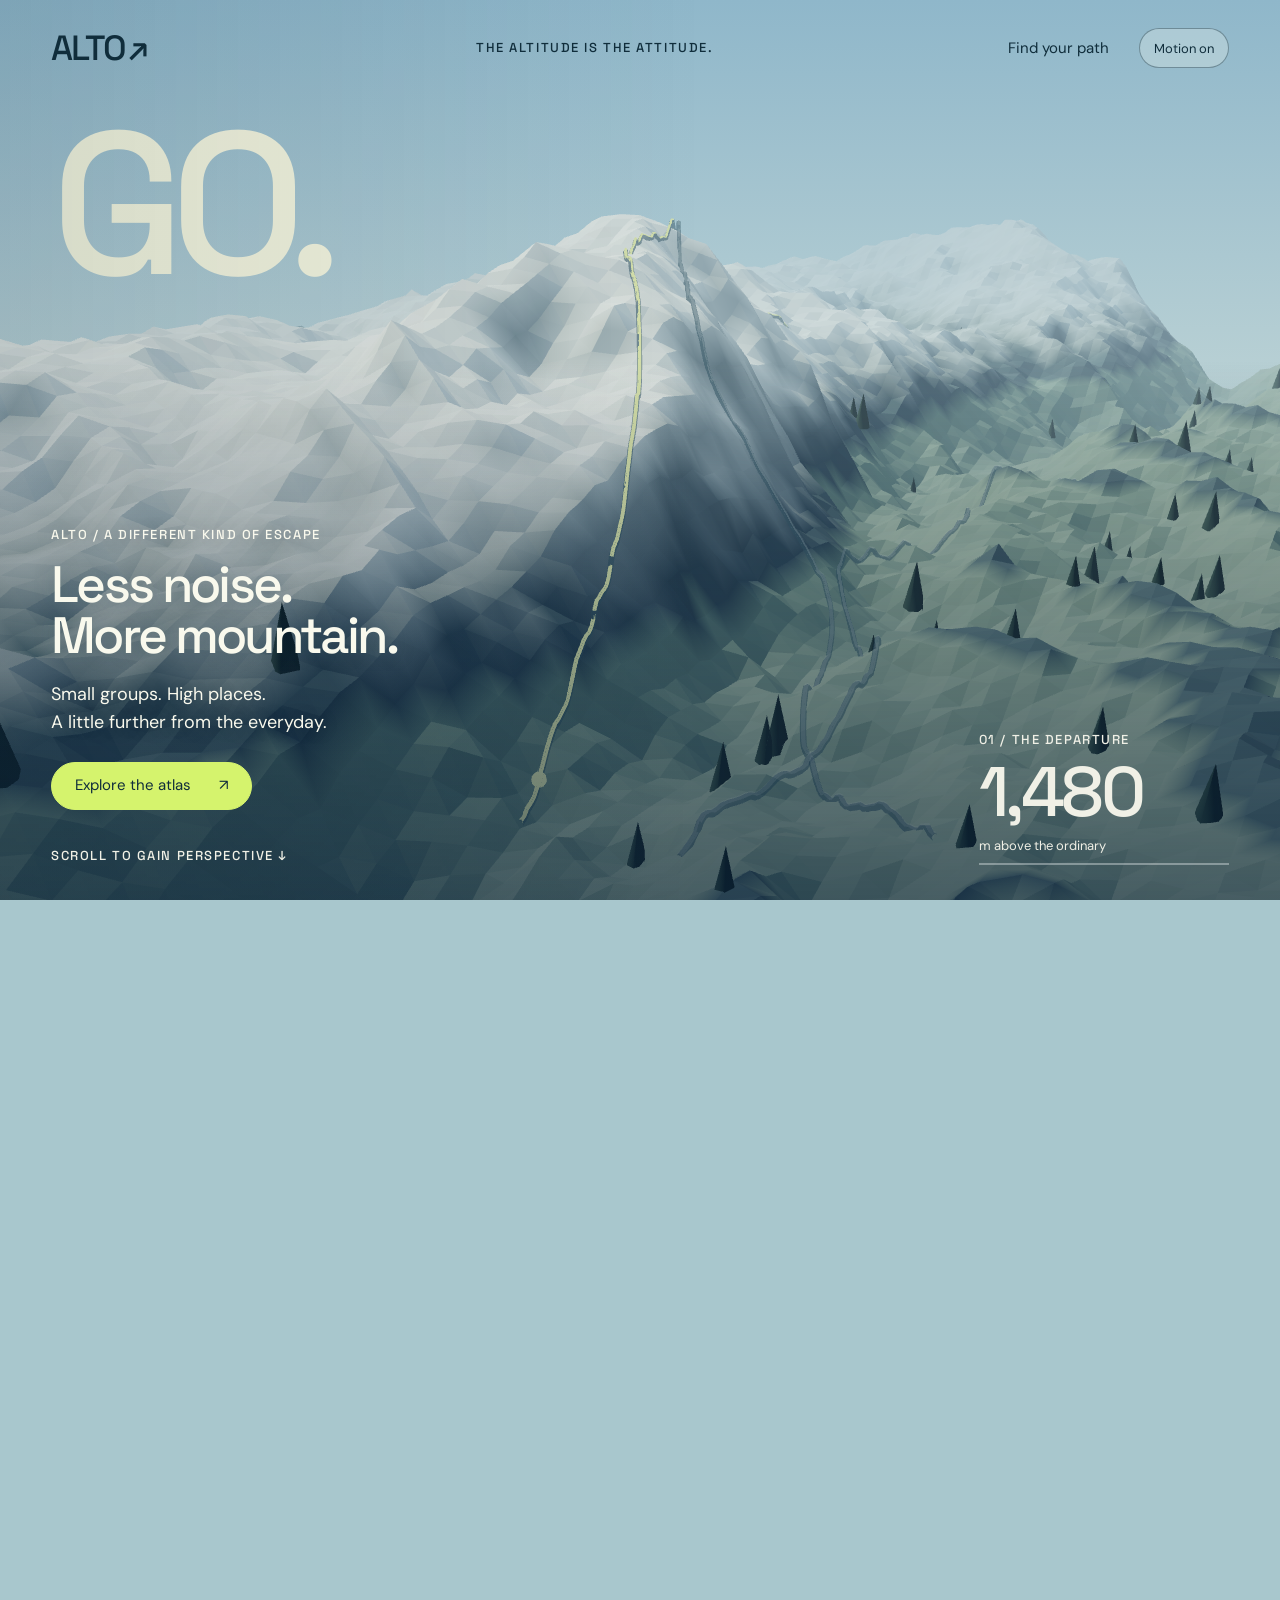
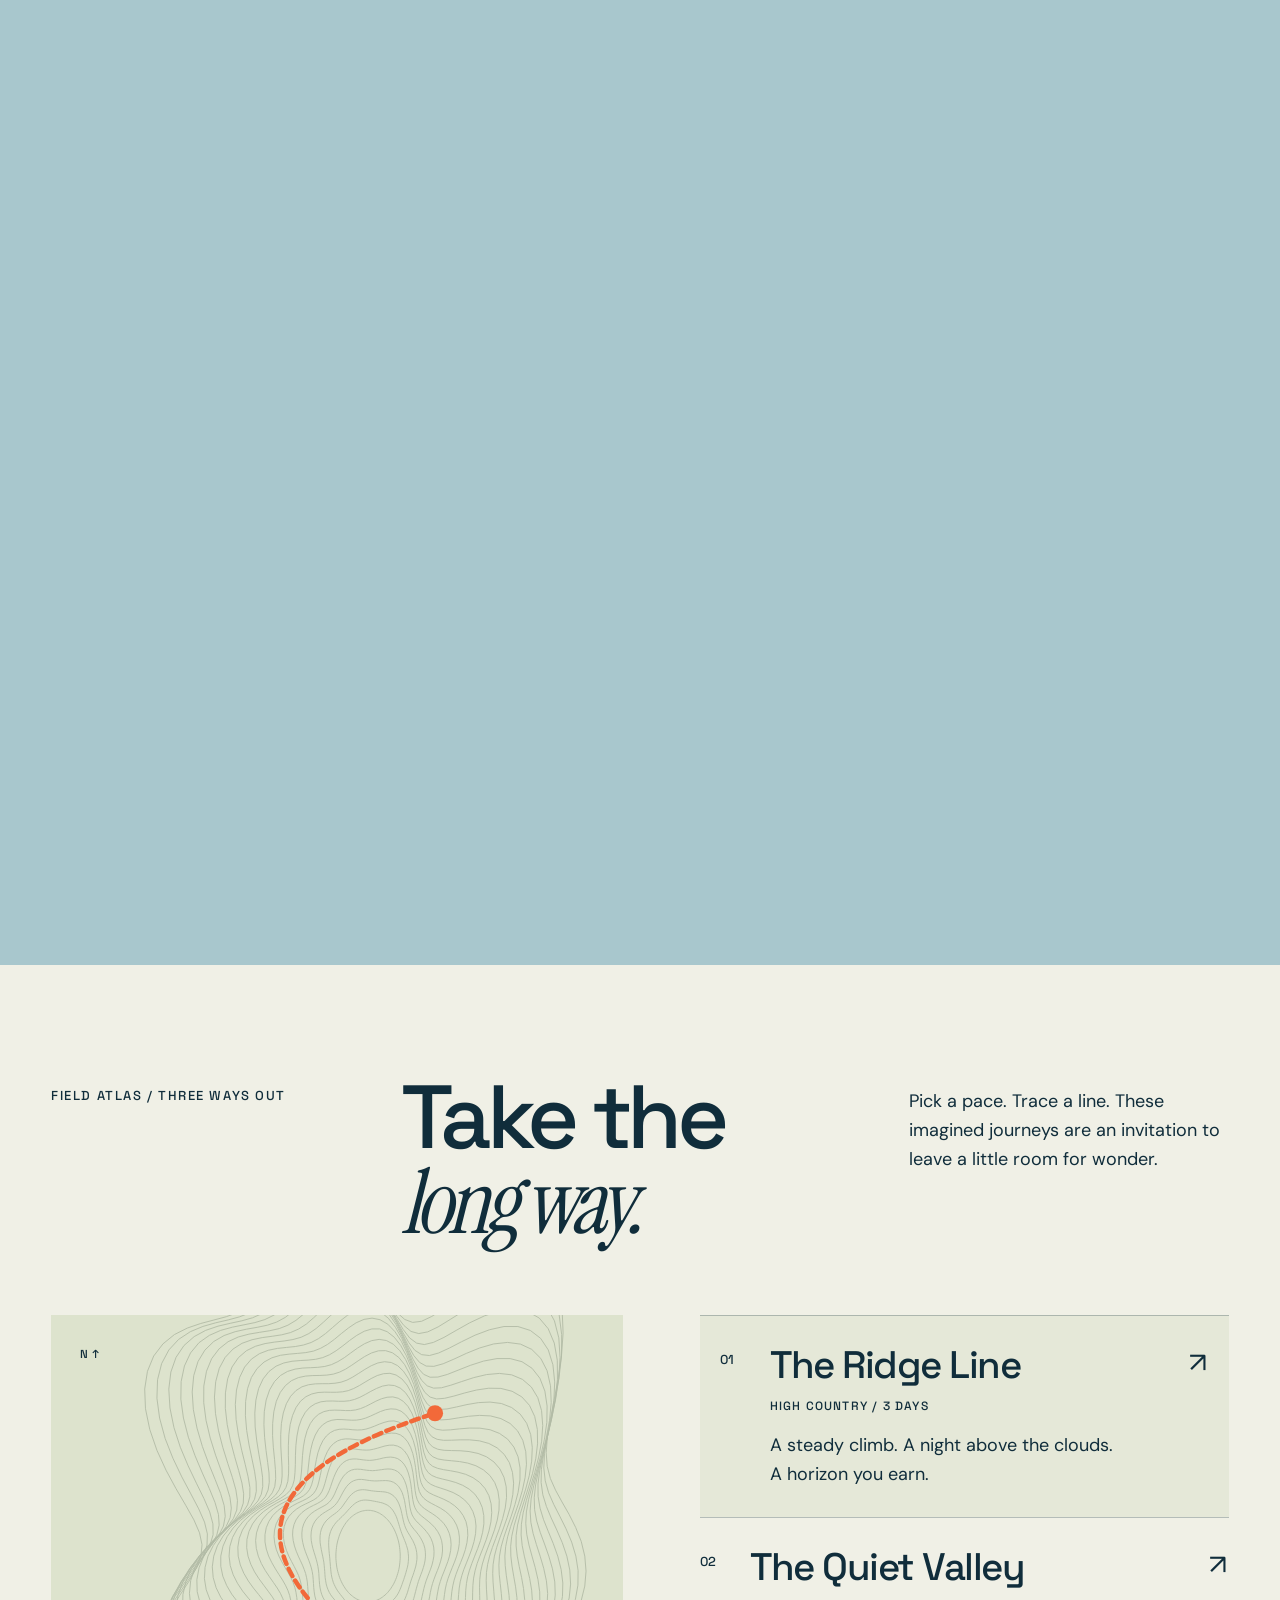
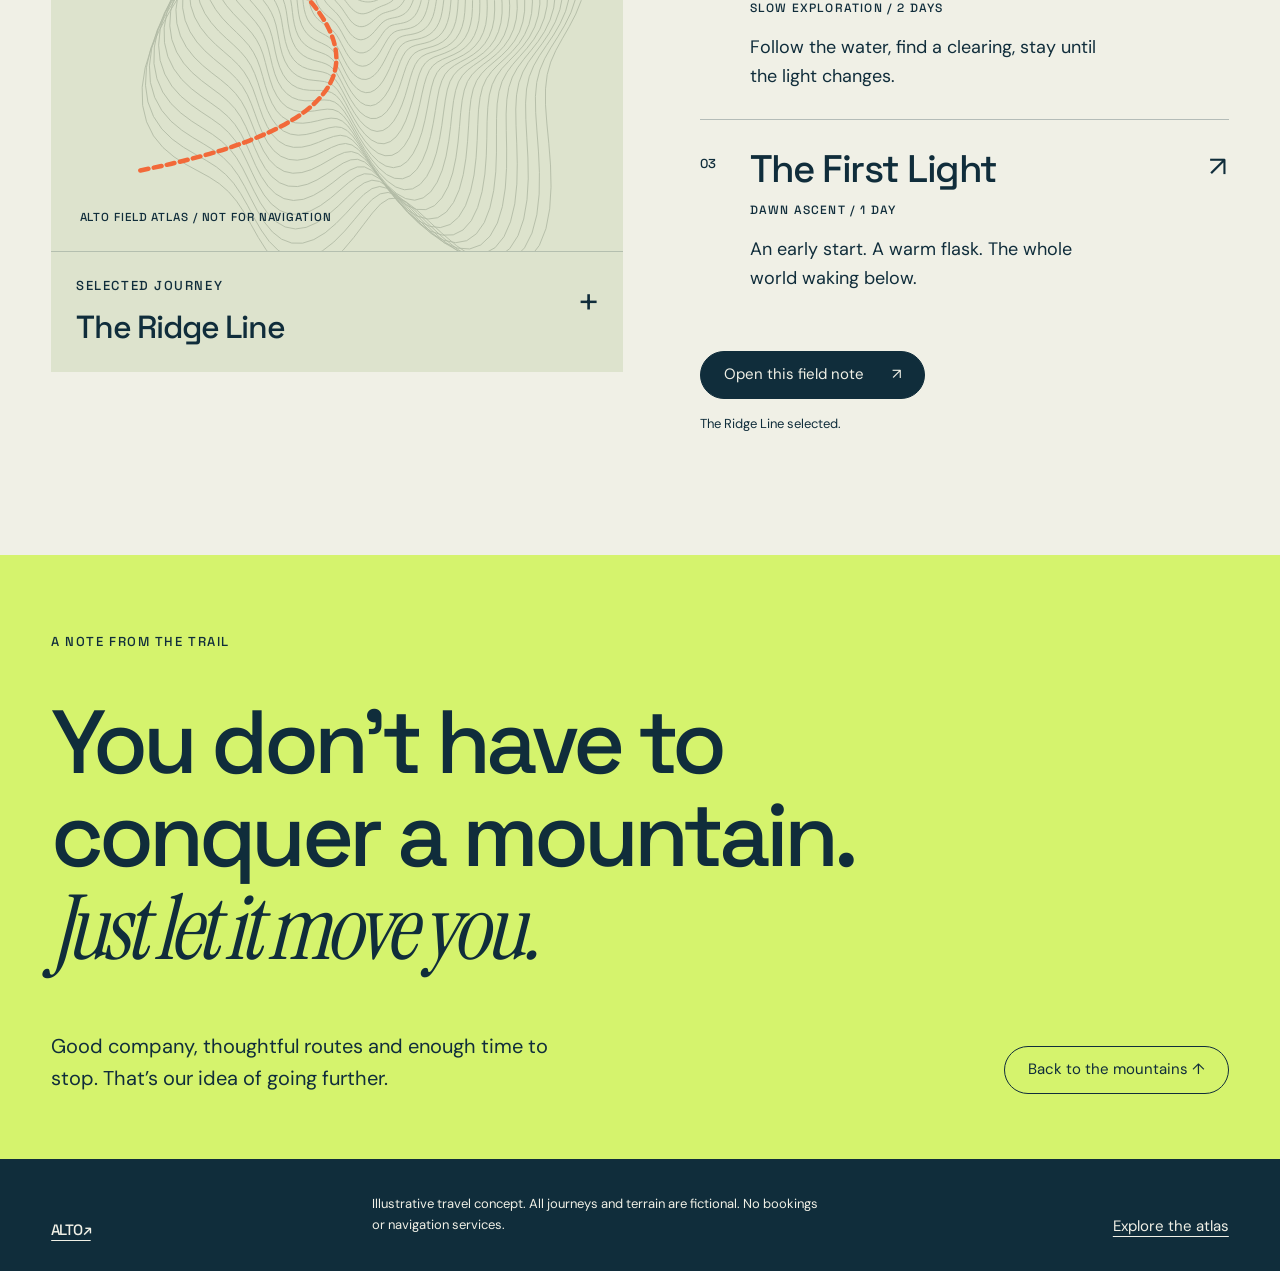
==== index.html @ 979bad34 "Build distinct cinematic scene and responsive editorial site" ====
<!doctype html><html lang="en"><head><meta charset="utf-8"><meta name="viewport" content="width=device-width,initial-scale=1"><meta name="theme-color" content="#f3efe5"><title>ALTO · Above the ordinary</title><meta name="description" content="An alpine journey through a dimensional landscape. Explore three imagined paths into the high country."><link rel="icon" href="./assets/icon.svg" type="image/svg+xml"><link rel="preload" href="./assets/sans.woff2" as="font" type="font/woff2" crossorigin><link rel="stylesheet" href="./common.css"><link rel="stylesheet" href="./style.css"><script type="importmap">{"imports":{"three":"./assets/vendor/three.module.js","three/webgpu":"./assets/vendor/three.module.js"}}</script></head><body>
<a class="skip" href="#routes">Skip to routes</a>
<header class="nav"><a class="wordmark" href="#top" aria-label="Alto home">ALTO<span>↗</span></a><span class="nav-note caps">The altitude is the attitude.</span><nav aria-label="Main navigation"><a href="#routes">Find your path</a><button data-motion aria-pressed="false">Motion on</button></nav></header>
<main id="top"><section class="journey" aria-label="A journey from valley to summit"><div class="sticky"><div class="sky-mark" aria-hidden="true">GO.</div><div class="scene"><canvas aria-label="Dimensional alpine landscape with a climbing route"></canvas><div class="fallback" hidden>Follow the ridge. Find your own perspective.<br><a href="#routes">Explore the routes ↓</a></div></div><div class="hero-note"><span class="caps">ALTO / A different kind of escape</span><h1>Less noise.<br>More mountain.</h1><p>Small groups. High places.<br>A little further from the everyday.</p><a class="action" href="#routes">Explore the atlas <span class="arrow">↗</span></a></div><div class="route-label"><span class="caps">↑ Follow the ridge</span><h2>The world opens<br>when you climb.</h2><p>From the quiet of the valley<br>to the edge of everything.</p></div><div class="altimeter"><span class="caps" id="chapter-label">01 / THE DEPARTURE</span><div><span id="altitude">1,480</span><small>m above the ordinary</small></div><div class="alt-track"><span></span></div></div><div class="scroll-note caps">Scroll to gain perspective ↓</div></div></section>
<section id="routes" class="atlas"><div class="section-top reveal"><span class="caps">FIELD ATLAS / THREE WAYS OUT</span><h2>Take the<br><em>long way.</em></h2><p>Pick a pace. Trace a line. These imagined journeys are an invitation to leave a little room for wonder.</p></div><div class="route-explorer"><div class="map-panel"><svg viewBox="0 0 640 600" role="img" aria-label="Illustrated contour map showing the selected route"><g id="contours"></g><path class="map-route" id="map-route" d="M100 510Q400 450 290 320T430 110"/><circle id="map-end" cx="430" cy="110" r="9"/><text x="32" y="48">N ↑</text><text x="32" y="567">ALTO FIELD ATLAS / NOT FOR NAVIGATION</text></svg><div class="map-caption"><span class="caps">Selected journey</span><span id="map-name">The Ridge Line</span><span class="map-cross" aria-hidden="true">+</span></div></div><div class="route-list" aria-label="Choose a journey"><button class="route-choice selected" data-route="0" aria-pressed="true"><span class="route-no">01</span><span><span class="route-name">The Ridge Line</span><span class="route-meta">HIGH COUNTRY / 3 DAYS</span><span class="route-desc">A steady climb. A night above the clouds. A horizon you earn.</span></span><span class="route-arrow" aria-hidden="true">↗</span></button><button class="route-choice" data-route="1" aria-pressed="false"><span class="route-no">02</span><span><span class="route-name">The Quiet Valley</span><span class="route-meta">SLOW EXPLORATION / 2 DAYS</span><span class="route-desc">Follow the water, find a clearing, stay until the light changes.</span></span><span class="route-arrow" aria-hidden="true">↗</span></button><button class="route-choice" data-route="2" aria-pressed="false"><span class="route-no">03</span><span><span class="route-name">The First Light</span><span class="route-meta">DAWN ASCENT / 1 DAY</span><span class="route-desc">An early start. A warm flask. The whole world waking below.</span></span><span class="route-arrow" aria-hidden="true">↗</span></button><button class="action plan-button" id="plan">Open this field note <span class="arrow">↗</span></button><p class="route-live" aria-live="polite" id="route-live">The Ridge Line selected.</p></div></div></section>
<section class="manifesto"><span class="caps">A NOTE FROM THE TRAIL</span><h2 class="reveal">You don’t have to<br>conquer a mountain.<br><em>Just let it move you.</em></h2><div class="manifesto-bottom"><p>Good company, thoughtful routes and enough time to stop. That’s our idea of going further.</p><a class="pill" href="#top">Back to the mountains ↑</a></div></section></main><footer class="site-footer"><a class="wordmark" href="#top">ALTO↗</a><p>Illustrative travel concept. All journeys and terrain are fictional. No bookings or navigation services.</p><a href="#routes">Explore the atlas</a></footer>
<dialog id="field-note"><div class="dialog-inner"><button class="dialog-close" data-close>Close ×</button><span class="caps">ALTO / FIELD NOTE</span><h2 id="note-title">The Ridge Line</h2><p id="note-copy"></p><div class="packing"><span class="caps">The simple things</span><p>Layer up. Carry water. Leave room for a journal, a warm drink and a very good view.</p></div><p class="demo-note">This is an imagined itinerary for a design demo, not a bookable or navigable route.</p></div></dialog>
<script type="module" src="./app.js"></script></body></html>
---- common.css ----
@font-face{font-family:DM;src:url('./assets/sans.woff2') format('woff2');font-weight:400;font-display:swap}@font-face{font-family:Space;src:url('./assets/display.woff2') format('woff2');font-weight:500;font-display:swap}@font-face{font-family:Instrument;src:url('./assets/serif.woff2') format('woff2');font-weight:400;font-display:swap}
*{box-sizing:border-box}html{scroll-behavior:smooth;scroll-padding-top:90px}body{margin:0;font-family:DM,Arial,sans-serif;-webkit-font-smoothing:antialiased}button,a,input,select{ -webkit-tap-highlight-color:transparent}button,input,select{font:inherit}button,a{touch-action:manipulation}a{color:inherit;text-decoration:none}button{cursor:pointer}button:focus-visible,a:focus-visible,input:focus-visible,select:focus-visible{outline:3px solid var(--accent);outline-offset:5px}button:disabled{cursor:default}p{font-size:20px;line-height:1.6;margin:0}h1,h2,h3{font-weight:400;margin:0}button{color:inherit}.skip{position:fixed;top:-80px;left:20px;padding:15px;background:var(--ink);color:var(--paper);z-index:100}.skip:focus{top:12px}.scene{position:relative;width:100%;height:100svh;overflow:hidden}.scene canvas{display:block;width:100%;height:100%}.fallback{position:absolute;inset:30% 10%;text-align:center;font-size:24px;line-height:1.5}.fallback[hidden]{display:none}.journey{position:relative}.sticky{position:sticky;top:0;height:100svh;overflow:hidden}.caps{font:500 13px/1.4 Space,Arial,sans-serif;letter-spacing:.12em;text-transform:uppercase}.pill,.action{display:inline-flex;align-items:center;justify-content:center;min-height:48px;padding:12px 23px;border-radius:100px;border:1px solid currentColor;background:transparent;font-size:15px;line-height:1.3;gap:28px;transition:background .2s,color .2s,box-shadow .2s}.action{background:var(--ink);color:var(--paper);border-color:var(--ink)}.action:hover{background:var(--accent);color:var(--ink);border-color:var(--accent)}.pill:hover{background:var(--ink);color:var(--paper)}.arrow{display:inline-block;transition:transform .25s}.action:hover .arrow,a:hover .arrow{transform:translate(4px,-4px)}.site-footer{display:flex;justify-content:space-between;align-items:flex-end;gap:32px;padding:35px 4vw;border-top:1px solid currentColor}.site-footer p{font-size:13px;line-height:1.6;max-width:460px}.site-footer a{font-size:15px;text-decoration:underline;text-underline-offset:5px}dialog{width:min(780px,calc(100% - 32px));max-height:90svh;padding:0;background:var(--paper);color:var(--ink);border:0;border-radius:6px;box-shadow:0 20px 120px #0006}dialog::backdrop{background:#050d16b8;backdrop-filter:blur(8px)}.dialog-inner{padding:clamp(24px,5vw,54px)}.dialog-inner h2{font-family:Instrument,serif;font-size:clamp(42px,6vw,68px);line-height:1;margin:25px 0}.dialog-inner p{font-size:18px;line-height:1.6}.dialog-close{float:right;border:1px solid currentColor;background:transparent;padding:10px 16px;border-radius:99px;min-height:44px}.dialog-inner .action{margin-top:26px}.reveal{opacity:1}.ready .reveal{opacity:0;transform:translateY(24px);transition:opacity .7s,transform .7s}.ready .reveal.in-view{opacity:1;transform:none}.motion-off .reveal{opacity:1;transform:none;transition:none}@media(max-width:700px){p{font-size:17px;line-height:1.6}.caps{font-size:12px}.site-footer{padding:28px 22px;align-items:flex-start;flex-direction:column;gap:20px}.pill,.action{font-size:14px;min-height:46px;padding:12px 19px}}@media(prefers-reduced-motion:reduce){html{scroll-behavior:auto}*,*:before,*:after{animation:none!important;transition:none!important}.ready .reveal{opacity:1;transform:none}}

.motion-off *{animation-play-state:paused!important}
---- style.css ----
:root{--ink:#102d3b;--paper:#f0f0e6;--accent:#d5f36d}body{background:var(--paper);color:var(--ink)}.nav{position:absolute;top:0;left:0;width:100%;z-index:8;display:flex;align-items:center;justify-content:space-between;padding:28px 4vw;color:var(--ink)}.wordmark{font:500 35px/.8 Space,sans-serif;letter-spacing:-.06em}.wordmark span{font-size:34px;margin-left:3px}.nav-note{margin-left:35px}.nav nav{display:flex;align-items:center;gap:30px;font-size:15px}.nav button{font-size:13px;border:1px solid #102d3b66;background:#f5faf044;padding:9px 14px;border-radius:99px;min-height:40px}.nav a:hover{text-decoration:underline;text-underline-offset:5px}.journey{height:285svh;background:#a8c7cd}.sticky{background:linear-gradient(#8fb7ca,#d4e1db 70%)}.scene{position:absolute;inset:0;z-index:2}.sky-mark{position:absolute;z-index:1;left:4vw;top:14svh;font:500 clamp(90px,15.8vw,250px)/.78 Space,sans-serif;letter-spacing:-.075em;color:#f4f5de;opacity:var(--title-opacity,1);transform:translateY(var(--title-y,0px));pointer-events:none}.hero-note{position:absolute;z-index:3;bottom:90px;left:4vw;color:#f9f9ed;opacity:var(--intro-opacity,1);transform:translateY(var(--intro-y,0px));max-width:430px;text-shadow:0 1px 20px #0b273844}.hero-note h1{font:500 clamp(38px,4vw,68px)/1 Space,sans-serif;letter-spacing:-.055em;margin:15px 0 20px}.hero-note p{font-size:18px;line-height:1.55}.hero-note .action{margin-top:25px;background:var(--accent);color:var(--ink);border-color:var(--accent);text-shadow:none}.hero-note .action:hover{background:#f4f5de;border-color:#f4f5de}.sticky:after{content:'';position:absolute;z-index:2;inset:0;background:linear-gradient(90deg,#0d293c22,transparent 55%),linear-gradient(0deg,#0b223a99,transparent 60%);pointer-events:none}.altimeter{position:absolute;z-index:4;right:4vw;bottom:35px;color:var(--paper);width:250px}.altimeter>div{margin-top:9px}.altimeter #altitude{font:500 70px/.98 Space,sans-serif;letter-spacing:-.05em}.altimeter small{display:block;font-size:13px;margin-top:10px}.alt-track{height:2px;background:#e5edee66}.alt-track span{display:block;background:var(--accent);height:100%;width:100%;transform-origin:left;transform:scaleX(var(--gain,0))}.scroll-note{position:absolute;z-index:4;left:4vw;bottom:35px;color:#f1f1e6}.route-label{position:absolute;z-index:4;top:18%;right:4vw;color:var(--paper);max-width:470px;opacity:var(--middle-opacity,0);transform:translateY(var(--middle-y,35px));text-shadow:0 2px 25px #102d3b77}.route-label h2{font:500 clamp(38px,4.5vw,74px)/1.02 Space,sans-serif;letter-spacing:-.05em;margin:18px 0 25px}.route-label p{font-size:18px}.atlas{padding:110px 4vw 120px;scroll-margin-top:0}.section-top{display:grid;grid-template-columns:1fr 1.5fr 1fr;gap:30px;align-items:start;margin-bottom:70px}.section-top>.caps{padding-top:12px}.section-top h2{font:500 clamp(52px,7vw,112px)/.95 Space,sans-serif;letter-spacing:-.06em}.section-top h2 em{font-family:Instrument,serif;font-weight:400}.section-top p{font-size:18px;max-width:340px;padding-top:12px}.route-explorer{display:grid;grid-template-columns:1.08fr 1fr;gap:6vw;align-items:start}.map-panel{position:sticky;top:30px;background:#dde3cd;overflow:hidden}.map-panel svg{display:block;width:100%;color:var(--ink)}#contours{fill:none;stroke:#73816c;stroke-width:1;opacity:.4}.map-route{fill:none;stroke:#f26939;stroke-width:5;stroke-dasharray:9 6;stroke-linecap:round;transition:d .7s}#map-end{fill:#f26939}.map-panel text{font:13px Space,sans-serif;letter-spacing:1px;fill:currentColor}.map-caption{border-top:1px solid #102d3b33;padding:25px;display:grid;gap:12px;position:relative}.map-caption>span:nth-child(2){font:500 32px Space,sans-serif;letter-spacing:-.04em}.map-cross{position:absolute;right:25px;top:25px;font-size:35px}.route-choice{display:grid;grid-template-columns:35px 1fr 20px;gap:15px;padding:28px 0;text-align:left;width:100%;border:0;border-top:1px solid #102d3b44;background:transparent;transition:padding .25s,background .25s}.route-choice.selected{padding-left:20px;padding-right:20px;background:#e5e8d8}.route-choice:hover{background:#e5e8d8}.route-no{font:13px Space,sans-serif;padding-top:7px}.route-name{font:500 clamp(28px,3vw,45px)/1.1 Space,sans-serif;letter-spacing:-.04em;display:block}.route-meta{display:block;font:12px Space,sans-serif;letter-spacing:.1em;margin-top:12px}.route-desc{display:block;font:18px/1.6 DM,sans-serif;margin-top:17px;max-width:350px}.route-arrow{font-size:28px;transition:transform .25s}.route-choice:hover .route-arrow{transform:translate(2px,-3px)}.plan-button{margin-top:30px}.route-live{font-size:13px;margin-top:15px}.manifesto{background:#d5f36d;padding:75px 4vw 65px}.manifesto h2{font:500 clamp(42px,7vw,112px)/1.04 Space,sans-serif;letter-spacing:-.055em;margin:45px 0 55px}.manifesto h2 em{font-family:Instrument,serif}.manifesto-bottom{display:flex;align-items:end;justify-content:space-between;gap:50px}.manifesto-bottom p{max-width:500px}.site-footer{border:0;background:var(--ink);color:var(--paper)}.packing{padding:28px 0;border-top:1px solid #102d3b44;margin-top:35px}.packing p{margin-top:14px}.demo-note{font-size:14px!important;color:#425d69}@media(max-width:850px){.nav-note{display:none}.section-top{grid-template-columns:1fr 1.4fr}.section-top>.caps{grid-column:1/-1}.route-explorer{gap:4vw}.route-desc{font-size:16px}.hero-note{max-width:350px}.route-label{top:14%;max-width:360px}.section-top p{font-size:17px}}@media(max-width:700px){.nav{padding:23px 22px}.wordmark{font-size:31px}.nav nav{gap:20px;font-size:14px}.nav button{font-size:12px;padding:8px 10px}.journey{height:250svh}.sky-mark{left:20px;top:17svh;font-size:21vw;line-height:.82}.hero-note{left:22px;bottom:135px;max-width:300px}.hero-note .caps{font-size:11px}.hero-note h1{font-size:38px;margin-bottom:16px}.hero-note p{font-size:17px}.hero-note .action{margin-top:20px}.altimeter{right:22px;bottom:30px;width:160px}.altimeter #altitude{font-size:47px}.altimeter small{font-size:11px}.altimeter>.caps{font-size:10px}.scroll-note{left:22px;bottom:33px;max-width:105px;font-size:10px;line-height:1.7}.route-label{top:17%;right:22px;left:22px;max-width:310px}.route-label h2{font-size:42px}.route-label p{font-size:17px}.atlas{padding:65px 22px}.section-top{display:block;margin-bottom:40px}.section-top h2{margin:25px 0;font-size:65px}.section-top p{max-width:360px}.route-explorer{display:block}.map-panel{position:relative;top:auto;margin-bottom:30px}.map-panel svg{max-height:430px}.route-name{font-size:30px}.route-desc{font-size:17px}.route-choice{padding:26px 0}.route-choice.selected{padding:26px 15px}.manifesto{padding:50px 22px}.manifesto h2{font-size:40px;margin:32px 0 38px}.manifesto-bottom{display:block}.manifesto-bottom .pill{margin-top:28px}}@media(max-height:660px) and (min-width:701px){.hero-note{bottom:70px}.hero-note h1{font-size:37px}.hero-note p{font-size:16px}.sky-mark{top:16svh;font-size:14vw}.route-label{top:18%}.route-label h2{font-size:45px}}

.route-label{background:#102d3bed;padding:25px 29px;border-left:2px solid #d5f36d;text-shadow:none}.route-label h2{font-size:clamp(38px,4vw,64px)}@media(max-width:700px){.route-label{max-width:315px;padding:20px 22px;top:16%}.route-label h2{font-size:36px}.route-label p{font-size:17px}}

@media(max-width:360px){.nav nav{gap:12px;font-size:13px}.nav button{font-size:11px;padding:8px 9px}.nav .wordmark{font-size:29px}}
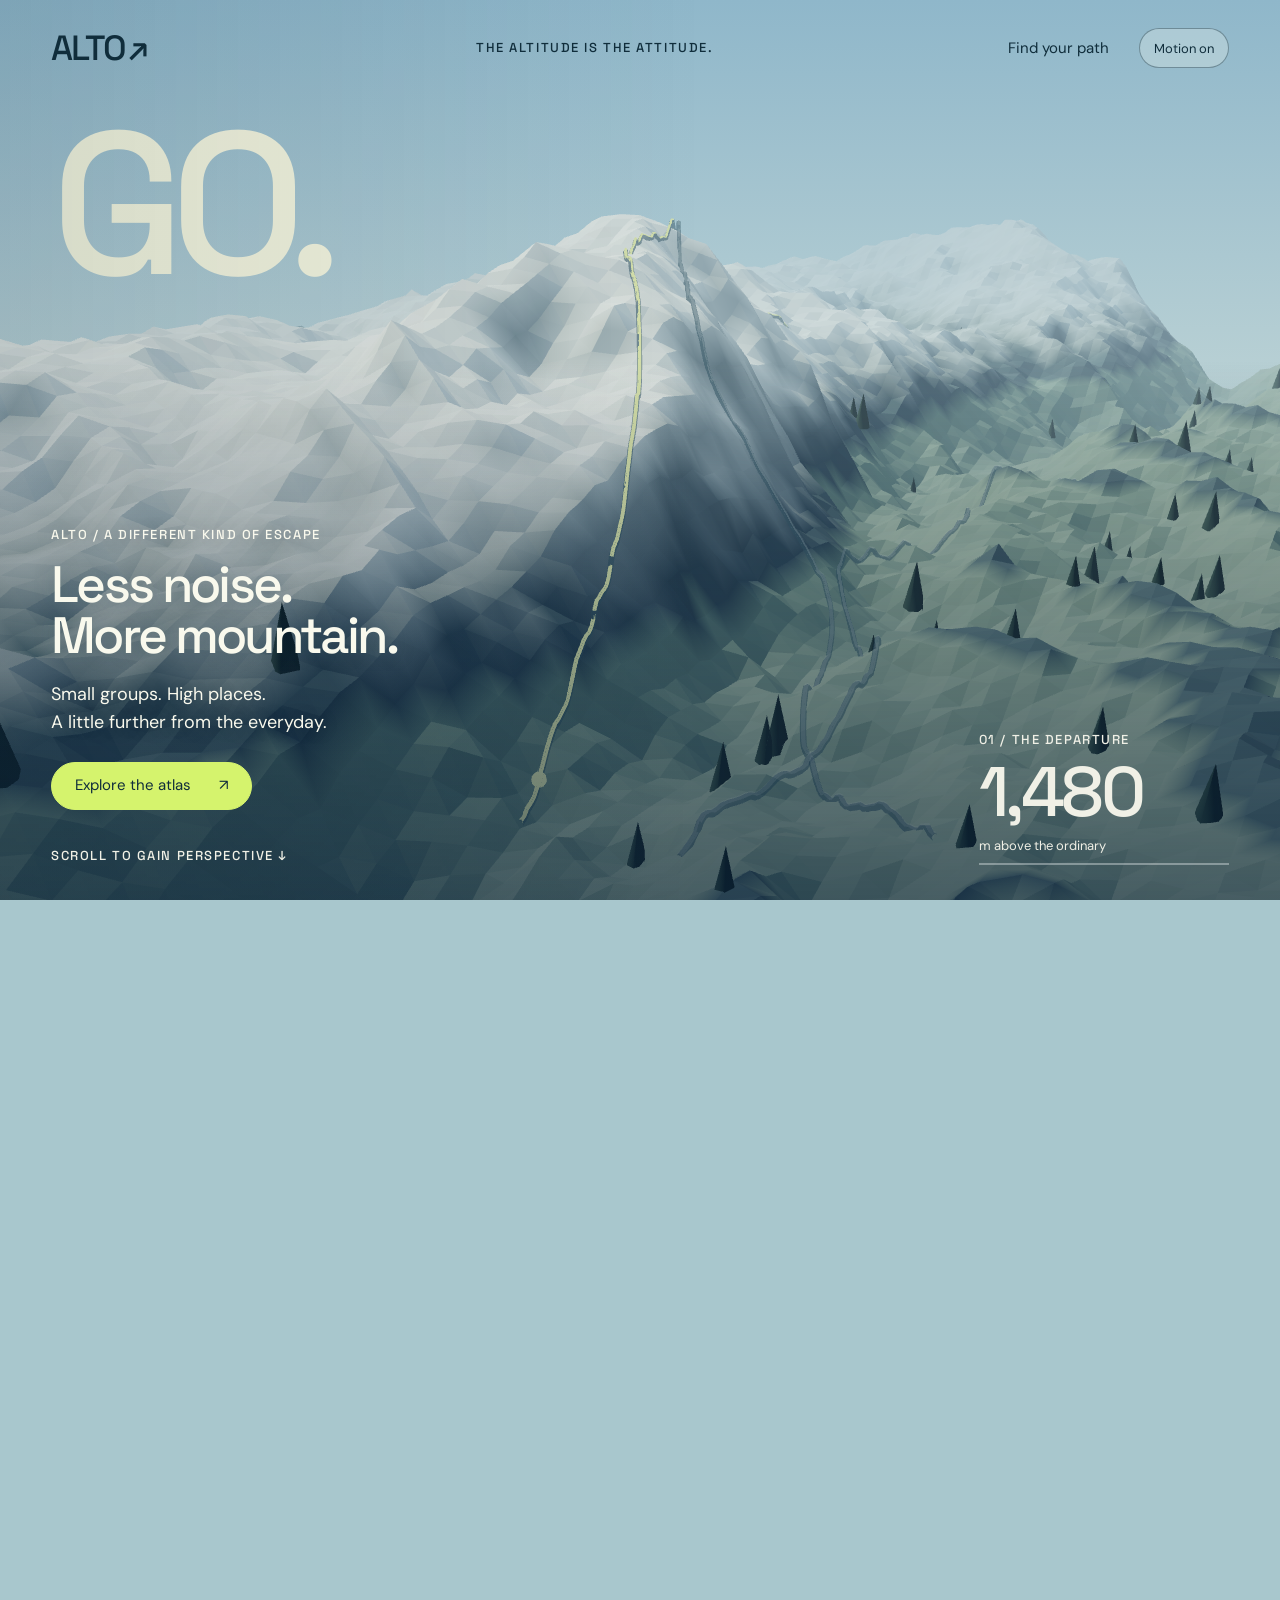
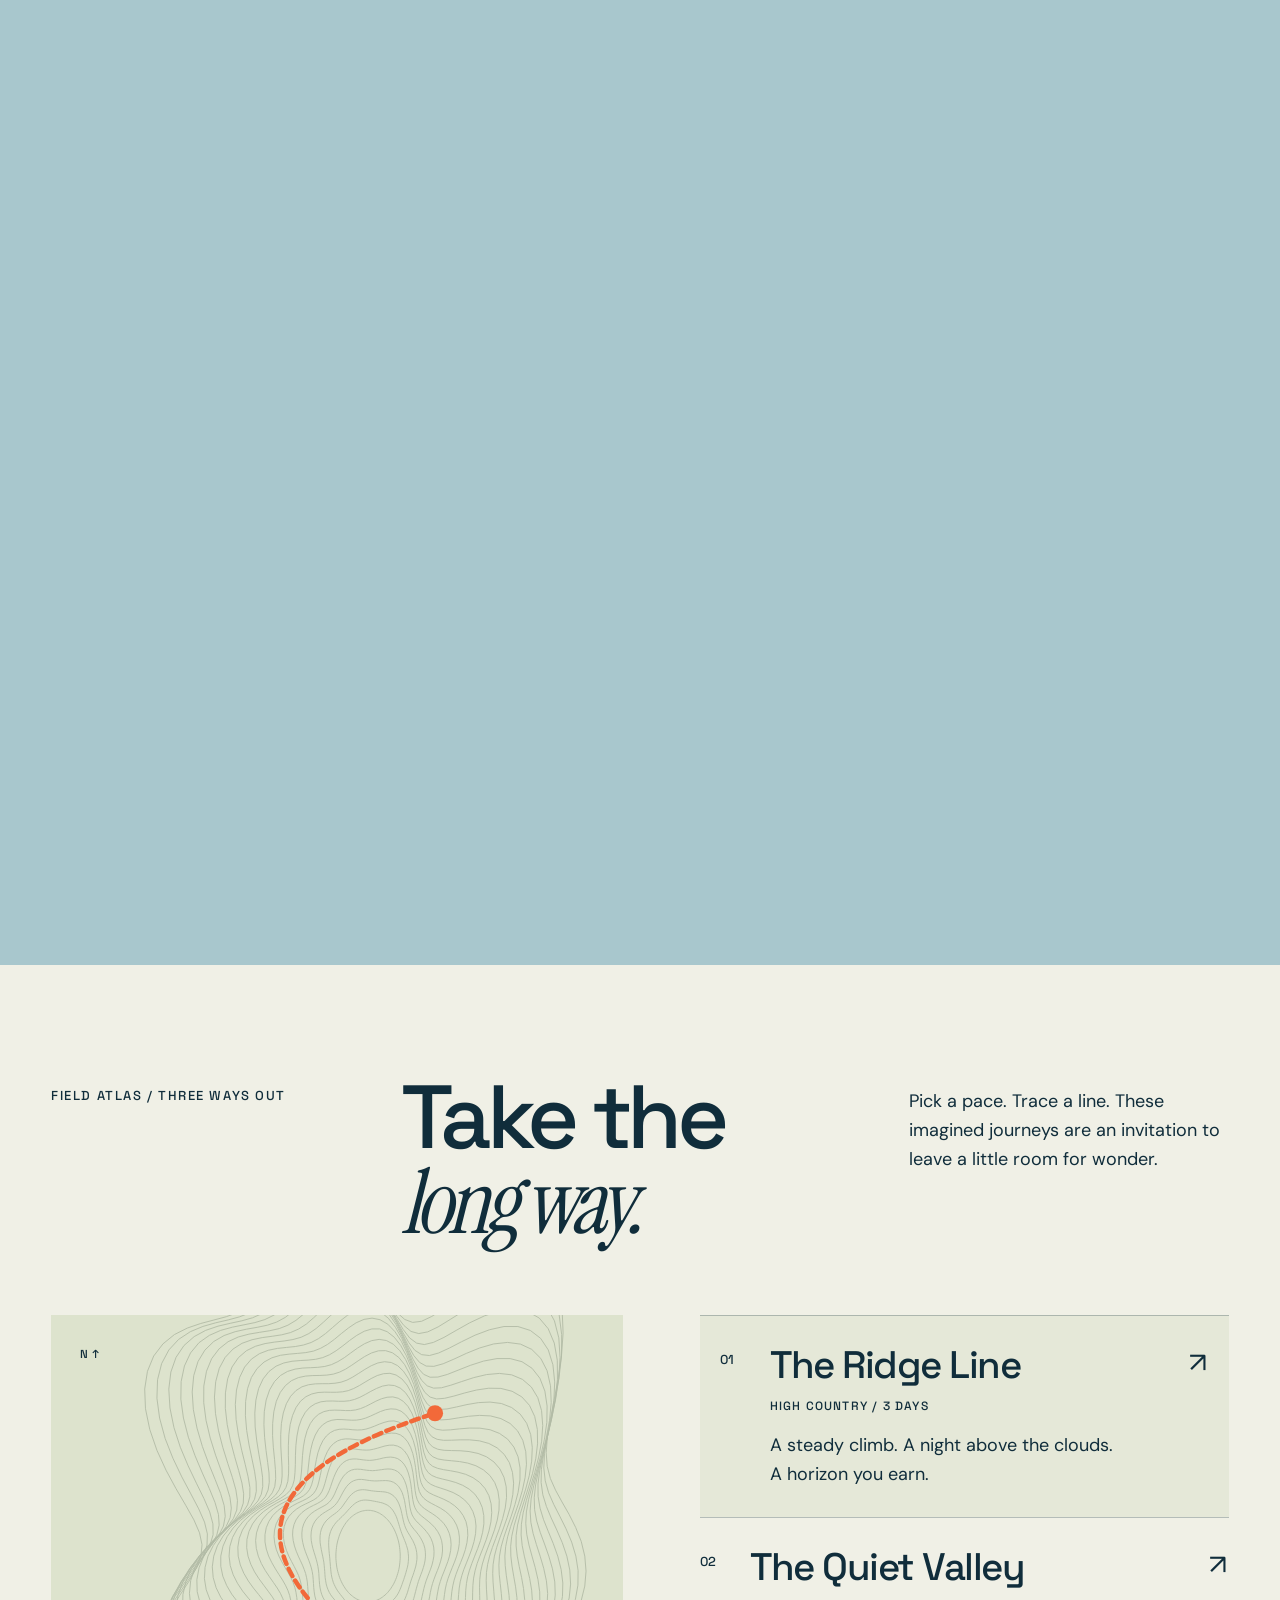
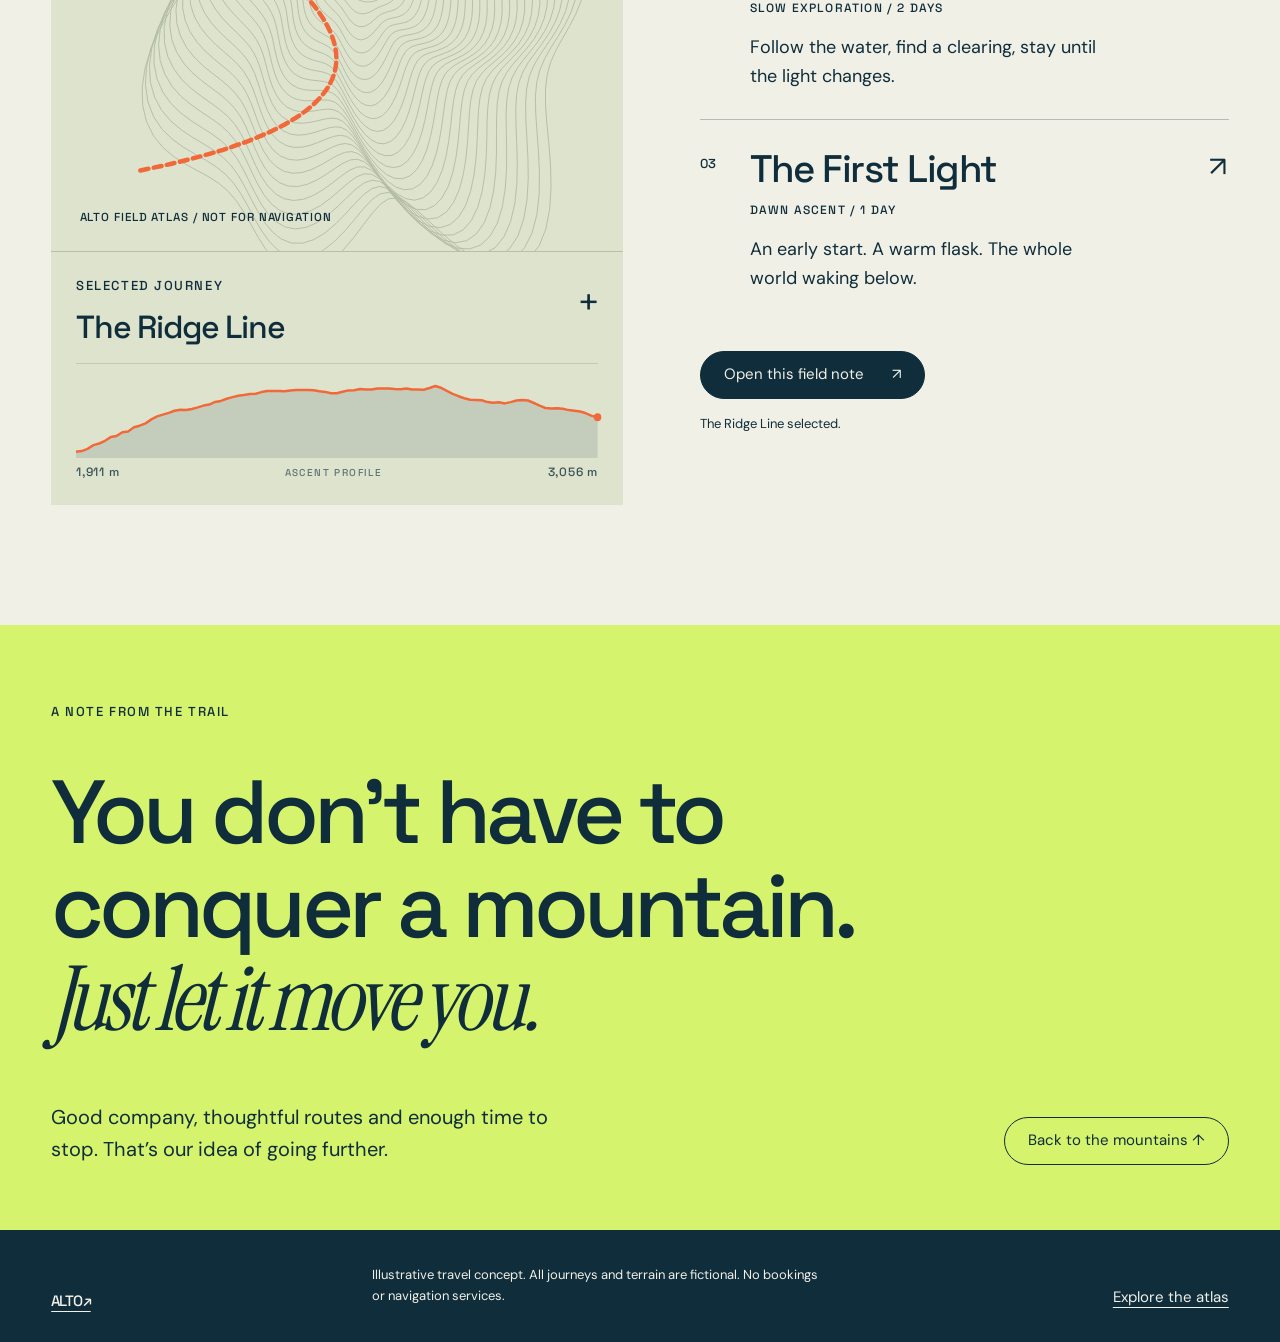
==== commit b42c90bd: "Add an elevation profile sampled from the terrain field to the field atlas" ====
--- a/index.html
+++ b/index.html
@@ -1,8 +1,8 @@
-<!doctype html><html lang="en"><head><meta charset="utf-8"><meta name="viewport" content="width=device-width,initial-scale=1"><meta name="theme-color" content="#f3efe5"><title>ALTO · Above the ordinary</title><meta name="description" content="An alpine journey through a dimensional landscape. Explore three imagined paths into the high country."><link rel="icon" href="./assets/icon.svg" type="image/svg+xml"><link rel="preload" href="./assets/sans.woff2" as="font" type="font/woff2" crossorigin><link rel="stylesheet" href="./common.css"><link rel="stylesheet" href="./style.css"><script type="importmap">{"imports":{"three":"./assets/vendor/three.module.js","three/webgpu":"./assets/vendor/three.module.js"}}</script></head><body>
+<!doctype html><html lang="en"><head><meta charset="utf-8"><meta name="viewport" content="width=device-width,initial-scale=1"><meta name="theme-color" content="#f3efe5"><title>ALTO · Above the ordinary</title><meta name="description" content="An alpine journey through a dimensional landscape. Explore three imagined paths into the high country."><link rel="icon" href="./assets/icon.svg" type="image/svg+xml"><link rel="preload" href="./assets/sans.woff2" as="font" type="font/woff2" crossorigin><link rel="stylesheet" href="./common.css?v=86716614e279"><link rel="stylesheet" href="./style.css?v=4b080ece6cb8"><script type="importmap">{"imports":{"three":"./assets/vendor/three.module.js","three/webgpu":"./assets/vendor/three.module.js"}}</script></head><body>
 <a class="skip" href="#routes">Skip to routes</a>
 <header class="nav"><a class="wordmark" href="#top" aria-label="Alto home">ALTO<span>↗</span></a><span class="nav-note caps">The altitude is the attitude.</span><nav aria-label="Main navigation"><a href="#routes">Find your path</a><button data-motion aria-pressed="false">Motion on</button></nav></header>
 <main id="top"><section class="journey" aria-label="A journey from valley to summit"><div class="sticky"><div class="sky-mark" aria-hidden="true">GO.</div><div class="scene"><canvas aria-label="Dimensional alpine landscape with a climbing route"></canvas><div class="fallback" hidden>Follow the ridge. Find your own perspective.<br><a href="#routes">Explore the routes ↓</a></div></div><div class="hero-note"><span class="caps">ALTO / A different kind of escape</span><h1>Less noise.<br>More mountain.</h1><p>Small groups. High places.<br>A little further from the everyday.</p><a class="action" href="#routes">Explore the atlas <span class="arrow">↗</span></a></div><div class="route-label"><span class="caps">↑ Follow the ridge</span><h2>The world opens<br>when you climb.</h2><p>From the quiet of the valley<br>to the edge of everything.</p></div><div class="altimeter"><span class="caps" id="chapter-label">01 / THE DEPARTURE</span><div><span id="altitude">1,480</span><small>m above the ordinary</small></div><div class="alt-track"><span></span></div></div><div class="scroll-note caps">Scroll to gain perspective ↓</div></div></section>
-<section id="routes" class="atlas"><div class="section-top reveal"><span class="caps">FIELD ATLAS / THREE WAYS OUT</span><h2>Take the<br><em>long way.</em></h2><p>Pick a pace. Trace a line. These imagined journeys are an invitation to leave a little room for wonder.</p></div><div class="route-explorer"><div class="map-panel"><svg viewBox="0 0 640 600" role="img" aria-label="Illustrated contour map showing the selected route"><g id="contours"></g><path class="map-route" id="map-route" d="M100 510Q400 450 290 320T430 110"/><circle id="map-end" cx="430" cy="110" r="9"/><text x="32" y="48">N ↑</text><text x="32" y="567">ALTO FIELD ATLAS / NOT FOR NAVIGATION</text></svg><div class="map-caption"><span class="caps">Selected journey</span><span id="map-name">The Ridge Line</span><span class="map-cross" aria-hidden="true">+</span></div></div><div class="route-list" aria-label="Choose a journey"><button class="route-choice selected" data-route="0" aria-pressed="true"><span class="route-no">01</span><span><span class="route-name">The Ridge Line</span><span class="route-meta">HIGH COUNTRY / 3 DAYS</span><span class="route-desc">A steady climb. A night above the clouds. A horizon you earn.</span></span><span class="route-arrow" aria-hidden="true">↗</span></button><button class="route-choice" data-route="1" aria-pressed="false"><span class="route-no">02</span><span><span class="route-name">The Quiet Valley</span><span class="route-meta">SLOW EXPLORATION / 2 DAYS</span><span class="route-desc">Follow the water, find a clearing, stay until the light changes.</span></span><span class="route-arrow" aria-hidden="true">↗</span></button><button class="route-choice" data-route="2" aria-pressed="false"><span class="route-no">03</span><span><span class="route-name">The First Light</span><span class="route-meta">DAWN ASCENT / 1 DAY</span><span class="route-desc">An early start. A warm flask. The whole world waking below.</span></span><span class="route-arrow" aria-hidden="true">↗</span></button><button class="action plan-button" id="plan">Open this field note <span class="arrow">↗</span></button><p class="route-live" aria-live="polite" id="route-live">The Ridge Line selected.</p></div></div></section>
+<section id="routes" class="atlas"><div class="section-top reveal"><span class="caps">FIELD ATLAS / THREE WAYS OUT</span><h2>Take the<br><em>long way.</em></h2><p>Pick a pace. Trace a line. These imagined journeys are an invitation to leave a little room for wonder.</p></div><div class="route-explorer"><div class="map-panel"><svg viewBox="0 0 640 600" role="img" aria-label="Illustrated contour map showing the selected route"><g id="contours"></g><path class="map-route" id="map-route" d="M100 510Q400 450 290 320T430 110"/><circle id="map-end" cx="430" cy="110" r="9"/><text x="32" y="48">N ↑</text><text x="32" y="567">ALTO FIELD ATLAS / NOT FOR NAVIGATION</text></svg><div class="map-caption"><span class="caps">Selected journey</span><span id="map-name">The Ridge Line</span><span class="map-cross" aria-hidden="true">+</span><div class="profile"><svg id="profile-svg" viewBox="0 0 560 78" preserveAspectRatio="none" aria-hidden="true"><path id="profile-area" d=""/><path id="profile-line" d=""/><circle id="profile-dot" r="4" cx="0" cy="0"/></svg><div class="profile-scale"><span id="profile-start">1,480 m</span><span class="caps">Ascent profile</span><span id="profile-end">3,530 m</span></div></div><p class="sr-only" id="profile-text"></p></div></div><div class="route-list" aria-label="Choose a journey"><button class="route-choice selected" data-route="0" aria-pressed="true"><span class="route-no">01</span><span><span class="route-name">The Ridge Line</span><span class="route-meta">HIGH COUNTRY / 3 DAYS</span><span class="route-desc">A steady climb. A night above the clouds. A horizon you earn.</span></span><span class="route-arrow" aria-hidden="true">↗</span></button><button class="route-choice" data-route="1" aria-pressed="false"><span class="route-no">02</span><span><span class="route-name">The Quiet Valley</span><span class="route-meta">SLOW EXPLORATION / 2 DAYS</span><span class="route-desc">Follow the water, find a clearing, stay until the light changes.</span></span><span class="route-arrow" aria-hidden="true">↗</span></button><button class="route-choice" data-route="2" aria-pressed="false"><span class="route-no">03</span><span><span class="route-name">The First Light</span><span class="route-meta">DAWN ASCENT / 1 DAY</span><span class="route-desc">An early start. A warm flask. The whole world waking below.</span></span><span class="route-arrow" aria-hidden="true">↗</span></button><button class="action plan-button" id="plan">Open this field note <span class="arrow">↗</span></button><p class="route-live" aria-live="polite" id="route-live">The Ridge Line selected.</p></div></div></section>
 <section class="manifesto"><span class="caps">A NOTE FROM THE TRAIL</span><h2 class="reveal">You don’t have to<br>conquer a mountain.<br><em>Just let it move you.</em></h2><div class="manifesto-bottom"><p>Good company, thoughtful routes and enough time to stop. That’s our idea of going further.</p><a class="pill" href="#top">Back to the mountains ↑</a></div></section></main><footer class="site-footer"><a class="wordmark" href="#top">ALTO↗</a><p>Illustrative travel concept. All journeys and terrain are fictional. No bookings or navigation services.</p><a href="#routes">Explore the atlas</a></footer>
 <dialog id="field-note"><div class="dialog-inner"><button class="dialog-close" data-close>Close ×</button><span class="caps">ALTO / FIELD NOTE</span><h2 id="note-title">The Ridge Line</h2><p id="note-copy"></p><div class="packing"><span class="caps">The simple things</span><p>Layer up. Carry water. Leave room for a journal, a warm drink and a very good view.</p></div><p class="demo-note">This is an imagined itinerary for a design demo, not a bookable or navigable route.</p></div></dialog>
-<script type="module" src="./app.js"></script></body></html>
+<script type="module" src="./app.js?v=4a1f5e8f556c"></script></body></html>
--- a/common.css
+++ b/common.css
@@ -1,4 +1,6 @@
 @font-face{font-family:DM;src:url('./assets/sans.woff2') format('woff2');font-weight:400;font-display:swap}@font-face{font-family:Space;src:url('./assets/display.woff2') format('woff2');font-weight:500;font-display:swap}@font-face{font-family:Instrument;src:url('./assets/serif.woff2') format('woff2');font-weight:400;font-display:swap}
-*{box-sizing:border-box}html{scroll-behavior:smooth;scroll-padding-top:90px}body{margin:0;font-family:DM,Arial,sans-serif;-webkit-font-smoothing:antialiased}button,a,input,select{ -webkit-tap-highlight-color:transparent}button,input,select{font:inherit}button,a{touch-action:manipulation}a{color:inherit;text-decoration:none}button{cursor:pointer}button:focus-visible,a:focus-visible,input:focus-visible,select:focus-visible{outline:3px solid var(--accent);outline-offset:5px}button:disabled{cursor:default}p{font-size:20px;line-height:1.6;margin:0}h1,h2,h3{font-weight:400;margin:0}button{color:inherit}.skip{position:fixed;top:-80px;left:20px;padding:15px;background:var(--ink);color:var(--paper);z-index:100}.skip:focus{top:12px}.scene{position:relative;width:100%;height:100svh;overflow:hidden}.scene canvas{display:block;width:100%;height:100%}.fallback{position:absolute;inset:30% 10%;text-align:center;font-size:24px;line-height:1.5}.fallback[hidden]{display:none}.journey{position:relative}.sticky{position:sticky;top:0;height:100svh;overflow:hidden}.caps{font:500 13px/1.4 Space,Arial,sans-serif;letter-spacing:.12em;text-transform:uppercase}.pill,.action{display:inline-flex;align-items:center;justify-content:center;min-height:48px;padding:12px 23px;border-radius:100px;border:1px solid currentColor;background:transparent;font-size:15px;line-height:1.3;gap:28px;transition:background .2s,color .2s,box-shadow .2s}.action{background:var(--ink);color:var(--paper);border-color:var(--ink)}.action:hover{background:var(--accent);color:var(--ink);border-color:var(--accent)}.pill:hover{background:var(--ink);color:var(--paper)}.arrow{display:inline-block;transition:transform .25s}.action:hover .arrow,a:hover .arrow{transform:translate(4px,-4px)}.site-footer{display:flex;justify-content:space-between;align-items:flex-end;gap:32px;padding:35px 4vw;border-top:1px solid currentColor}.site-footer p{font-size:13px;line-height:1.6;max-width:460px}.site-footer a{font-size:15px;text-decoration:underline;text-underline-offset:5px}dialog{width:min(780px,calc(100% - 32px));max-height:90svh;padding:0;background:var(--paper);color:var(--ink);border:0;border-radius:6px;box-shadow:0 20px 120px #0006}dialog::backdrop{background:#050d16b8;backdrop-filter:blur(8px)}.dialog-inner{padding:clamp(24px,5vw,54px)}.dialog-inner h2{font-family:Instrument,serif;font-size:clamp(42px,6vw,68px);line-height:1;margin:25px 0}.dialog-inner p{font-size:18px;line-height:1.6}.dialog-close{float:right;border:1px solid currentColor;background:transparent;padding:10px 16px;border-radius:99px;min-height:44px}.dialog-inner .action{margin-top:26px}.reveal{opacity:1}.ready .reveal{opacity:0;transform:translateY(24px);transition:opacity .7s,transform .7s}.ready .reveal.in-view{opacity:1;transform:none}.motion-off .reveal{opacity:1;transform:none;transition:none}@media(max-width:700px){p{font-size:17px;line-height:1.6}.caps{font-size:12px}.site-footer{padding:28px 22px;align-items:flex-start;flex-direction:column;gap:20px}.pill,.action{font-size:14px;min-height:46px;padding:12px 19px}}@media(prefers-reduced-motion:reduce){html{scroll-behavior:auto}*,*:before,*:after{animation:none!important;transition:none!important}.ready .reveal{opacity:1;transform:none}}
+*{box-sizing:border-box}html{scroll-behavior:smooth;scroll-padding-top:90px}body{margin:0;font-family:DM,Arial,sans-serif;-webkit-font-smoothing:antialiased}button,a,input,select{ -webkit-tap-highlight-color:transparent}button,input,select{font:inherit}button,a{touch-action:manipulation}a{color:inherit;text-decoration:none}button{cursor:pointer}button:focus-visible,a:focus-visible,input:focus-visible,select:focus-visible{outline:3px solid var(--accent);outline-offset:5px}button:disabled{cursor:default}p{font-size:20px;line-height:1.6;margin:0}h1,h2,h3{font-weight:400;margin:0}button{color:inherit}.sr-only{position:absolute;width:1px;height:1px;padding:0;margin:-1px;overflow:hidden;clip:rect(0 0 0 0);white-space:nowrap;border:0}.skip{position:fixed;top:-80px;left:20px;padding:15px;background:var(--ink);color:var(--paper);z-index:100}.skip:focus{top:12px}.scene{position:relative;width:100%;height:100svh;overflow:hidden}.scene canvas{display:block;width:100%;height:100%}.fallback{position:absolute;inset:30% 10%;text-align:center;font-size:24px;line-height:1.5}.fallback[hidden]{display:none}.journey{position:relative}.sticky{position:sticky;top:0;height:100svh;overflow:hidden}.caps{font:500 13px/1.4 Space,Arial,sans-serif;letter-spacing:.12em;text-transform:uppercase}.pill,.action{display:inline-flex;align-items:center;justify-content:center;min-height:48px;padding:12px 23px;border-radius:100px;border:1px solid currentColor;background:transparent;font-size:15px;line-height:1.3;gap:28px;transition:background .2s,color .2s,box-shadow .2s}.action{background:var(--ink);color:var(--paper);border-color:var(--ink)}.action:hover{background:var(--accent);color:var(--ink);border-color:var(--accent)}.pill:hover{background:var(--ink);color:var(--paper)}.arrow{display:inline-block;transition:transform .25s}.action:hover .arrow,a:hover .arrow{transform:translate(4px,-4px)}.site-footer{display:flex;justify-content:space-between;align-items:flex-end;gap:32px;padding:35px 4vw;border-top:1px solid currentColor}.site-footer p{font-size:13px;line-height:1.6;max-width:460px}.site-footer a{font-size:15px;text-decoration:underline;text-underline-offset:5px}dialog{width:min(780px,calc(100% - 32px));max-height:90svh;padding:0;background:var(--paper);color:var(--ink);border:0;border-radius:6px;box-shadow:0 20px 120px #0006}dialog::backdrop{background:#050d16b8;backdrop-filter:blur(8px)}.dialog-inner{padding:clamp(24px,5vw,54px)}.dialog-inner h2{font-family:Instrument,serif;font-size:clamp(42px,6vw,68px);line-height:1;margin:25px 0}.dialog-inner p{font-size:18px;line-height:1.6}.dialog-close{float:right;border:1px solid currentColor;background:transparent;padding:10px 16px;border-radius:99px;min-height:44px}.dialog-inner .action{margin-top:26px}.reveal{opacity:1}.ready .reveal{opacity:0;transform:translateY(24px);transition:opacity .7s,transform .7s}.ready .reveal.in-view{opacity:1;transform:none}.motion-off .reveal{opacity:1;transform:none;transition:none}@media(max-width:700px){p{font-size:17px;line-height:1.6}.caps{font-size:12px}.site-footer{padding:28px 22px;align-items:flex-start;flex-direction:column;gap:20px}.pill,.action{font-size:14px;min-height:46px;padding:12px 19px}}@media(prefers-reduced-motion:reduce){html{scroll-behavior:auto}*,*:before,*:after{animation:none!important;transition:none!important}.ready .reveal{opacity:1;transform:none}}
 
 .motion-off *{animation-play-state:paused!important}
+
+html.motion-off{scroll-behavior:auto}
--- a/style.css
+++ b/style.css
@@ -1,5 +1,7 @@
-:root{--ink:#102d3b;--paper:#f0f0e6;--accent:#d5f36d}body{background:var(--paper);color:var(--ink)}.nav{position:absolute;top:0;left:0;width:100%;z-index:8;display:flex;align-items:center;justify-content:space-between;padding:28px 4vw;color:var(--ink)}.wordmark{font:500 35px/.8 Space,sans-serif;letter-spacing:-.06em}.wordmark span{font-size:34px;margin-left:3px}.nav-note{margin-left:35px}.nav nav{display:flex;align-items:center;gap:30px;font-size:15px}.nav button{font-size:13px;border:1px solid #102d3b66;background:#f5faf044;padding:9px 14px;border-radius:99px;min-height:40px}.nav a:hover{text-decoration:underline;text-underline-offset:5px}.journey{height:285svh;background:#a8c7cd}.sticky{background:linear-gradient(#8fb7ca,#d4e1db 70%)}.scene{position:absolute;inset:0;z-index:2}.sky-mark{position:absolute;z-index:1;left:4vw;top:14svh;font:500 clamp(90px,15.8vw,250px)/.78 Space,sans-serif;letter-spacing:-.075em;color:#f4f5de;opacity:var(--title-opacity,1);transform:translateY(var(--title-y,0px));pointer-events:none}.hero-note{position:absolute;z-index:3;bottom:90px;left:4vw;color:#f9f9ed;opacity:var(--intro-opacity,1);transform:translateY(var(--intro-y,0px));max-width:430px;text-shadow:0 1px 20px #0b273844}.hero-note h1{font:500 clamp(38px,4vw,68px)/1 Space,sans-serif;letter-spacing:-.055em;margin:15px 0 20px}.hero-note p{font-size:18px;line-height:1.55}.hero-note .action{margin-top:25px;background:var(--accent);color:var(--ink);border-color:var(--accent);text-shadow:none}.hero-note .action:hover{background:#f4f5de;border-color:#f4f5de}.sticky:after{content:'';position:absolute;z-index:2;inset:0;background:linear-gradient(90deg,#0d293c22,transparent 55%),linear-gradient(0deg,#0b223a99,transparent 60%);pointer-events:none}.altimeter{position:absolute;z-index:4;right:4vw;bottom:35px;color:var(--paper);width:250px}.altimeter>div{margin-top:9px}.altimeter #altitude{font:500 70px/.98 Space,sans-serif;letter-spacing:-.05em}.altimeter small{display:block;font-size:13px;margin-top:10px}.alt-track{height:2px;background:#e5edee66}.alt-track span{display:block;background:var(--accent);height:100%;width:100%;transform-origin:left;transform:scaleX(var(--gain,0))}.scroll-note{position:absolute;z-index:4;left:4vw;bottom:35px;color:#f1f1e6}.route-label{position:absolute;z-index:4;top:18%;right:4vw;color:var(--paper);max-width:470px;opacity:var(--middle-opacity,0);transform:translateY(var(--middle-y,35px));text-shadow:0 2px 25px #102d3b77}.route-label h2{font:500 clamp(38px,4.5vw,74px)/1.02 Space,sans-serif;letter-spacing:-.05em;margin:18px 0 25px}.route-label p{font-size:18px}.atlas{padding:110px 4vw 120px;scroll-margin-top:0}.section-top{display:grid;grid-template-columns:1fr 1.5fr 1fr;gap:30px;align-items:start;margin-bottom:70px}.section-top>.caps{padding-top:12px}.section-top h2{font:500 clamp(52px,7vw,112px)/.95 Space,sans-serif;letter-spacing:-.06em}.section-top h2 em{font-family:Instrument,serif;font-weight:400}.section-top p{font-size:18px;max-width:340px;padding-top:12px}.route-explorer{display:grid;grid-template-columns:1.08fr 1fr;gap:6vw;align-items:start}.map-panel{position:sticky;top:30px;background:#dde3cd;overflow:hidden}.map-panel svg{display:block;width:100%;color:var(--ink)}#contours{fill:none;stroke:#73816c;stroke-width:1;opacity:.4}.map-route{fill:none;stroke:#f26939;stroke-width:5;stroke-dasharray:9 6;stroke-linecap:round;transition:d .7s}#map-end{fill:#f26939}.map-panel text{font:13px Space,sans-serif;letter-spacing:1px;fill:currentColor}.map-caption{border-top:1px solid #102d3b33;padding:25px;display:grid;gap:12px;position:relative}.map-caption>span:nth-child(2){font:500 32px Space,sans-serif;letter-spacing:-.04em}.map-cross{position:absolute;right:25px;top:25px;font-size:35px}.route-choice{display:grid;grid-template-columns:35px 1fr 20px;gap:15px;padding:28px 0;text-align:left;width:100%;border:0;border-top:1px solid #102d3b44;background:transparent;transition:padding .25s,background .25s}.route-choice.selected{padding-left:20px;padding-right:20px;background:#e5e8d8}.route-choice:hover{background:#e5e8d8}.route-no{font:13px Space,sans-serif;padding-top:7px}.route-name{font:500 clamp(28px,3vw,45px)/1.1 Space,sans-serif;letter-spacing:-.04em;display:block}.route-meta{display:block;font:12px Space,sans-serif;letter-spacing:.1em;margin-top:12px}.route-desc{display:block;font:18px/1.6 DM,sans-serif;margin-top:17px;max-width:350px}.route-arrow{font-size:28px;transition:transform .25s}.route-choice:hover .route-arrow{transform:translate(2px,-3px)}.plan-button{margin-top:30px}.route-live{font-size:13px;margin-top:15px}.manifesto{background:#d5f36d;padding:75px 4vw 65px}.manifesto h2{font:500 clamp(42px,7vw,112px)/1.04 Space,sans-serif;letter-spacing:-.055em;margin:45px 0 55px}.manifesto h2 em{font-family:Instrument,serif}.manifesto-bottom{display:flex;align-items:end;justify-content:space-between;gap:50px}.manifesto-bottom p{max-width:500px}.site-footer{border:0;background:var(--ink);color:var(--paper)}.packing{padding:28px 0;border-top:1px solid #102d3b44;margin-top:35px}.packing p{margin-top:14px}.demo-note{font-size:14px!important;color:#425d69}@media(max-width:850px){.nav-note{display:none}.section-top{grid-template-columns:1fr 1.4fr}.section-top>.caps{grid-column:1/-1}.route-explorer{gap:4vw}.route-desc{font-size:16px}.hero-note{max-width:350px}.route-label{top:14%;max-width:360px}.section-top p{font-size:17px}}@media(max-width:700px){.nav{padding:23px 22px}.wordmark{font-size:31px}.nav nav{gap:20px;font-size:14px}.nav button{font-size:12px;padding:8px 10px}.journey{height:250svh}.sky-mark{left:20px;top:17svh;font-size:21vw;line-height:.82}.hero-note{left:22px;bottom:135px;max-width:300px}.hero-note .caps{font-size:11px}.hero-note h1{font-size:38px;margin-bottom:16px}.hero-note p{font-size:17px}.hero-note .action{margin-top:20px}.altimeter{right:22px;bottom:30px;width:160px}.altimeter #altitude{font-size:47px}.altimeter small{font-size:11px}.altimeter>.caps{font-size:10px}.scroll-note{left:22px;bottom:33px;max-width:105px;font-size:10px;line-height:1.7}.route-label{top:17%;right:22px;left:22px;max-width:310px}.route-label h2{font-size:42px}.route-label p{font-size:17px}.atlas{padding:65px 22px}.section-top{display:block;margin-bottom:40px}.section-top h2{margin:25px 0;font-size:65px}.section-top p{max-width:360px}.route-explorer{display:block}.map-panel{position:relative;top:auto;margin-bottom:30px}.map-panel svg{max-height:430px}.route-name{font-size:30px}.route-desc{font-size:17px}.route-choice{padding:26px 0}.route-choice.selected{padding:26px 15px}.manifesto{padding:50px 22px}.manifesto h2{font-size:40px;margin:32px 0 38px}.manifesto-bottom{display:block}.manifesto-bottom .pill{margin-top:28px}}@media(max-height:660px) and (min-width:701px){.hero-note{bottom:70px}.hero-note h1{font-size:37px}.hero-note p{font-size:16px}.sky-mark{top:16svh;font-size:14vw}.route-label{top:18%}.route-label h2{font-size:45px}}
+:root{--ink:#102d3b;--paper:#f0f0e6;--accent:#d5f36d}body{background:var(--paper);color:var(--ink)}.nav{position:absolute;top:0;left:0;width:100%;z-index:8;display:flex;align-items:center;justify-content:space-between;padding:28px 4vw;color:var(--ink)}.wordmark{font:500 35px/.8 Space,sans-serif;letter-spacing:-.06em}.wordmark span{font-size:34px;margin-left:3px}.nav-note{margin-left:35px}.nav nav{display:flex;align-items:center;gap:30px;font-size:15px}.nav button{font-size:13px;border:1px solid #102d3b66;background:#f5faf044;padding:9px 14px;border-radius:99px;min-height:40px}.nav a:hover{text-decoration:underline;text-underline-offset:5px}.journey{height:285svh;background:#a8c7cd}.sticky{background:linear-gradient(#8fb7ca,#d4e1db 70%)}.scene{position:absolute;inset:0;z-index:2}.sky-mark{position:absolute;z-index:1;left:4vw;top:14svh;font:500 clamp(90px,15.8vw,250px)/.78 Space,sans-serif;letter-spacing:-.075em;color:#f4f5de;opacity:var(--title-opacity,1);transform:translateY(var(--title-y,0px));pointer-events:none}.hero-note{position:absolute;z-index:3;bottom:90px;left:4vw;color:#f9f9ed;opacity:var(--intro-opacity,1);transform:translateY(var(--intro-y,0px));max-width:430px;text-shadow:0 1px 20px #0b273844}.hero-note h1{font:500 clamp(38px,4vw,68px)/1 Space,sans-serif;letter-spacing:-.055em;margin:15px 0 20px}.hero-note p{font-size:18px;line-height:1.55}.hero-note .action{margin-top:25px;background:var(--accent);color:var(--ink);border-color:var(--accent);text-shadow:none}.hero-note .action:hover{background:#f4f5de;border-color:#f4f5de}.sticky:after{content:'';position:absolute;z-index:2;inset:0;background:linear-gradient(90deg,#0d293c22,transparent 55%),linear-gradient(0deg,#0b223a99,transparent 60%);pointer-events:none}.altimeter{position:absolute;z-index:4;right:4vw;bottom:35px;color:var(--paper);width:250px}.altimeter>div{margin-top:9px}.altimeter #altitude{font:500 70px/.98 Space,sans-serif;letter-spacing:-.05em}.altimeter small{display:block;font-size:13px;margin-top:10px}.alt-track{height:2px;background:#e5edee66}.alt-track span{display:block;background:var(--accent);height:100%;width:100%;transform-origin:left;transform:scaleX(var(--gain,0))}.scroll-note{position:absolute;z-index:4;left:4vw;bottom:35px;color:#f1f1e6}.route-label{position:absolute;z-index:4;top:18%;right:4vw;color:var(--paper);max-width:470px;opacity:var(--middle-opacity,0);transform:translateY(var(--middle-y,35px));text-shadow:0 2px 25px #102d3b77}.route-label h2{font:500 clamp(38px,4.5vw,74px)/1.02 Space,sans-serif;letter-spacing:-.05em;margin:18px 0 25px}.route-label p{font-size:18px}.atlas{padding:110px 4vw 120px;scroll-margin-top:0}.section-top{display:grid;grid-template-columns:1fr 1.5fr 1fr;gap:30px;align-items:start;margin-bottom:70px}.section-top>.caps{padding-top:12px}.section-top h2{font:500 clamp(52px,7vw,112px)/.95 Space,sans-serif;letter-spacing:-.06em}.section-top h2 em{font-family:Instrument,serif;font-weight:400}.section-top p{font-size:18px;max-width:340px;padding-top:12px}.route-explorer{display:grid;grid-template-columns:1.08fr 1fr;gap:6vw;align-items:start}.map-panel{position:sticky;top:30px;background:#dde3cd;overflow:hidden}.map-panel svg{display:block;width:100%;color:var(--ink)}#contours{fill:none;stroke:#73816c;stroke-width:1;opacity:.4}.map-route{fill:none;stroke:#f26939;stroke-width:5;stroke-dasharray:9 6;stroke-linecap:round;transition:d .7s}#map-end{fill:#f26939}.map-panel text{font:13px Space,sans-serif;letter-spacing:1px;fill:currentColor}.map-caption{border-top:1px solid #102d3b33;padding:25px;display:grid;gap:12px;position:relative}.map-caption>span:nth-child(2){font:500 32px Space,sans-serif;letter-spacing:-.04em}.map-cross{position:absolute;right:25px;top:25px;font-size:35px}.profile{margin-top:4px;border-top:1px solid #102d3b22;padding-top:16px}.profile svg{display:block;width:100%;height:78px;overflow:visible}#profile-area{fill:#102d3b1f;transition:d .5s}#profile-line{fill:none;stroke:#f26939;stroke-width:2.5;stroke-linejoin:round;transition:d .5s}#profile-dot{fill:#f26939;transition:cx .5s,cy .5s}.profile-scale{display:flex;justify-content:space-between;align-items:baseline;gap:12px;font:12px Space,sans-serif;letter-spacing:.06em;margin-top:6px;color:#102d3bcc}.profile-scale .caps{font-size:10px;letter-spacing:.14em;opacity:.75}.route-choice{display:grid;grid-template-columns:35px 1fr 20px;gap:15px;padding:28px 0;text-align:left;width:100%;border:0;border-top:1px solid #102d3b44;background:transparent;transition:padding .25s,background .25s}.route-choice.selected{padding-left:20px;padding-right:20px;background:#e5e8d8}.route-choice:hover{background:#e5e8d8}.route-no{font:13px Space,sans-serif;padding-top:7px}.route-name{font:500 clamp(28px,3vw,45px)/1.1 Space,sans-serif;letter-spacing:-.04em;display:block}.route-meta{display:block;font:12px Space,sans-serif;letter-spacing:.1em;margin-top:12px}.route-desc{display:block;font:18px/1.6 DM,sans-serif;margin-top:17px;max-width:350px}.route-arrow{font-size:28px;transition:transform .25s}.route-choice:hover .route-arrow{transform:translate(2px,-3px)}.plan-button{margin-top:30px}.route-live{font-size:13px;margin-top:15px}.manifesto{background:#d5f36d;padding:75px 4vw 65px}.manifesto h2{font:500 clamp(42px,7vw,112px)/1.04 Space,sans-serif;letter-spacing:-.055em;margin:45px 0 55px}.manifesto h2 em{font-family:Instrument,serif}.manifesto-bottom{display:flex;align-items:end;justify-content:space-between;gap:50px}.manifesto-bottom p{max-width:500px}.site-footer{border:0;background:var(--ink);color:var(--paper)}.packing{padding:28px 0;border-top:1px solid #102d3b44;margin-top:35px}.packing p{margin-top:14px}.demo-note{font-size:14px!important;color:#425d69}@media(max-width:850px){.nav-note{display:none}.section-top{grid-template-columns:1fr 1.4fr}.section-top>.caps{grid-column:1/-1}.route-explorer{gap:4vw}.route-desc{font-size:16px}.hero-note{max-width:350px}.route-label{top:14%;max-width:360px}.section-top p{font-size:17px}}@media(max-width:700px){.nav{padding:23px 22px}.wordmark{font-size:31px}.nav nav{gap:20px;font-size:14px}.nav button{font-size:12px;padding:8px 10px}.journey{height:250svh}.sky-mark{left:20px;top:17svh;font-size:21vw;line-height:.82}.hero-note{left:22px;bottom:135px;max-width:300px}.hero-note .caps{font-size:11px}.hero-note h1{font-size:38px;margin-bottom:16px}.hero-note p{font-size:17px}.hero-note .action{margin-top:20px}.altimeter{right:22px;bottom:30px;width:160px}.altimeter #altitude{font-size:47px}.altimeter small{font-size:11px}.altimeter>.caps{font-size:10px}.scroll-note{left:22px;bottom:33px;max-width:105px;font-size:10px;line-height:1.7}.route-label{top:17%;right:22px;left:22px;max-width:310px}.route-label h2{font-size:42px}.route-label p{font-size:17px}.atlas{padding:65px 22px}.section-top{display:block;margin-bottom:40px}.section-top h2{margin:25px 0;font-size:65px}.section-top p{max-width:360px}.route-explorer{display:block}.map-panel{position:relative;top:auto;margin-bottom:30px}.map-panel svg{max-height:430px}.route-name{font-size:30px}.route-desc{font-size:17px}.route-choice{padding:26px 0}.route-choice.selected{padding:26px 15px}.manifesto{padding:50px 22px}.manifesto h2{font-size:40px;margin:32px 0 38px}.manifesto-bottom{display:block}.manifesto-bottom .pill{margin-top:28px}}@media(max-height:660px) and (min-width:701px){.hero-note{bottom:70px}.hero-note h1{font-size:37px}.hero-note p{font-size:16px}.sky-mark{top:16svh;font-size:14vw}.route-label{top:18%}.route-label h2{font-size:45px}}
 
 .route-label{background:#102d3bed;padding:25px 29px;border-left:2px solid #d5f36d;text-shadow:none}.route-label h2{font-size:clamp(38px,4vw,64px)}@media(max-width:700px){.route-label{max-width:315px;padding:20px 22px;top:16%}.route-label h2{font-size:36px}.route-label p{font-size:17px}}
 
 @media(max-width:360px){.nav nav{gap:12px;font-size:13px}.nav button{font-size:11px;padding:8px 9px}.nav .wordmark{font-size:29px}}
+
+@media(max-width:700px){.hero-note{bottom:155px}}
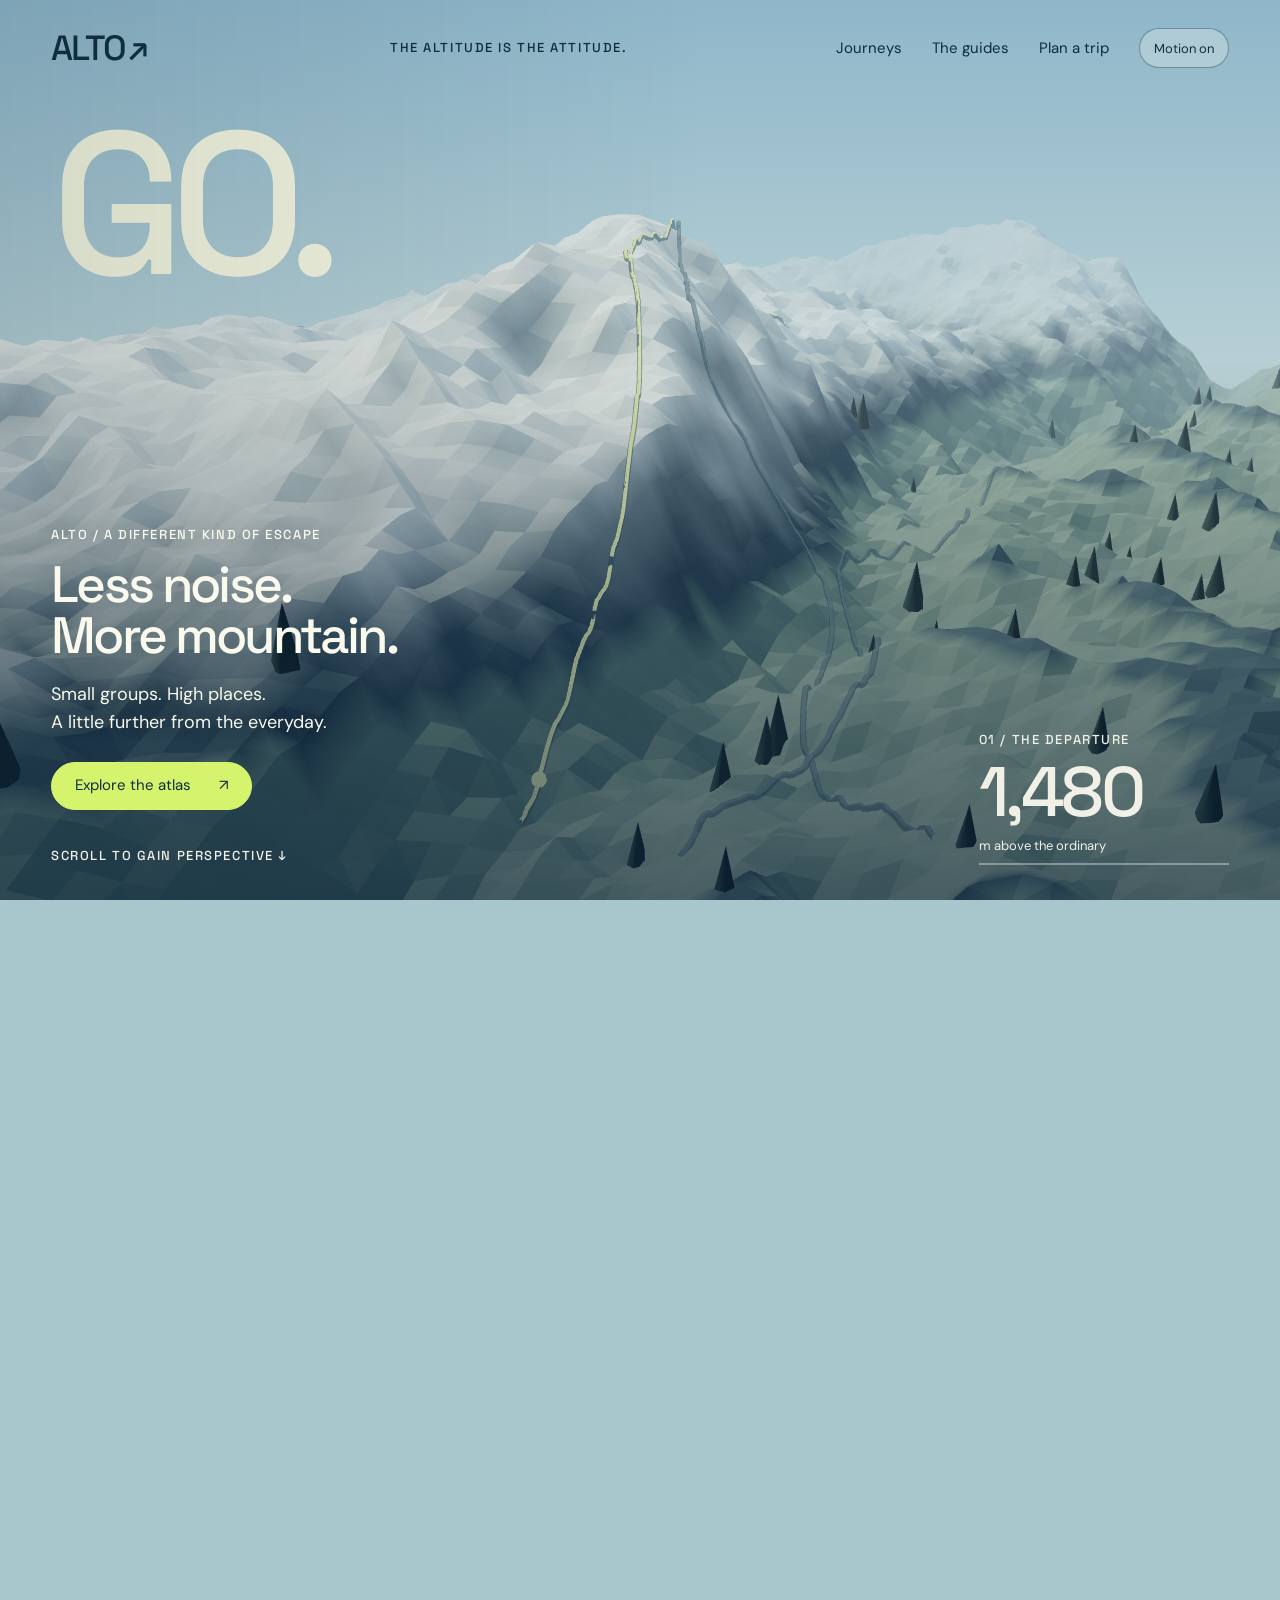
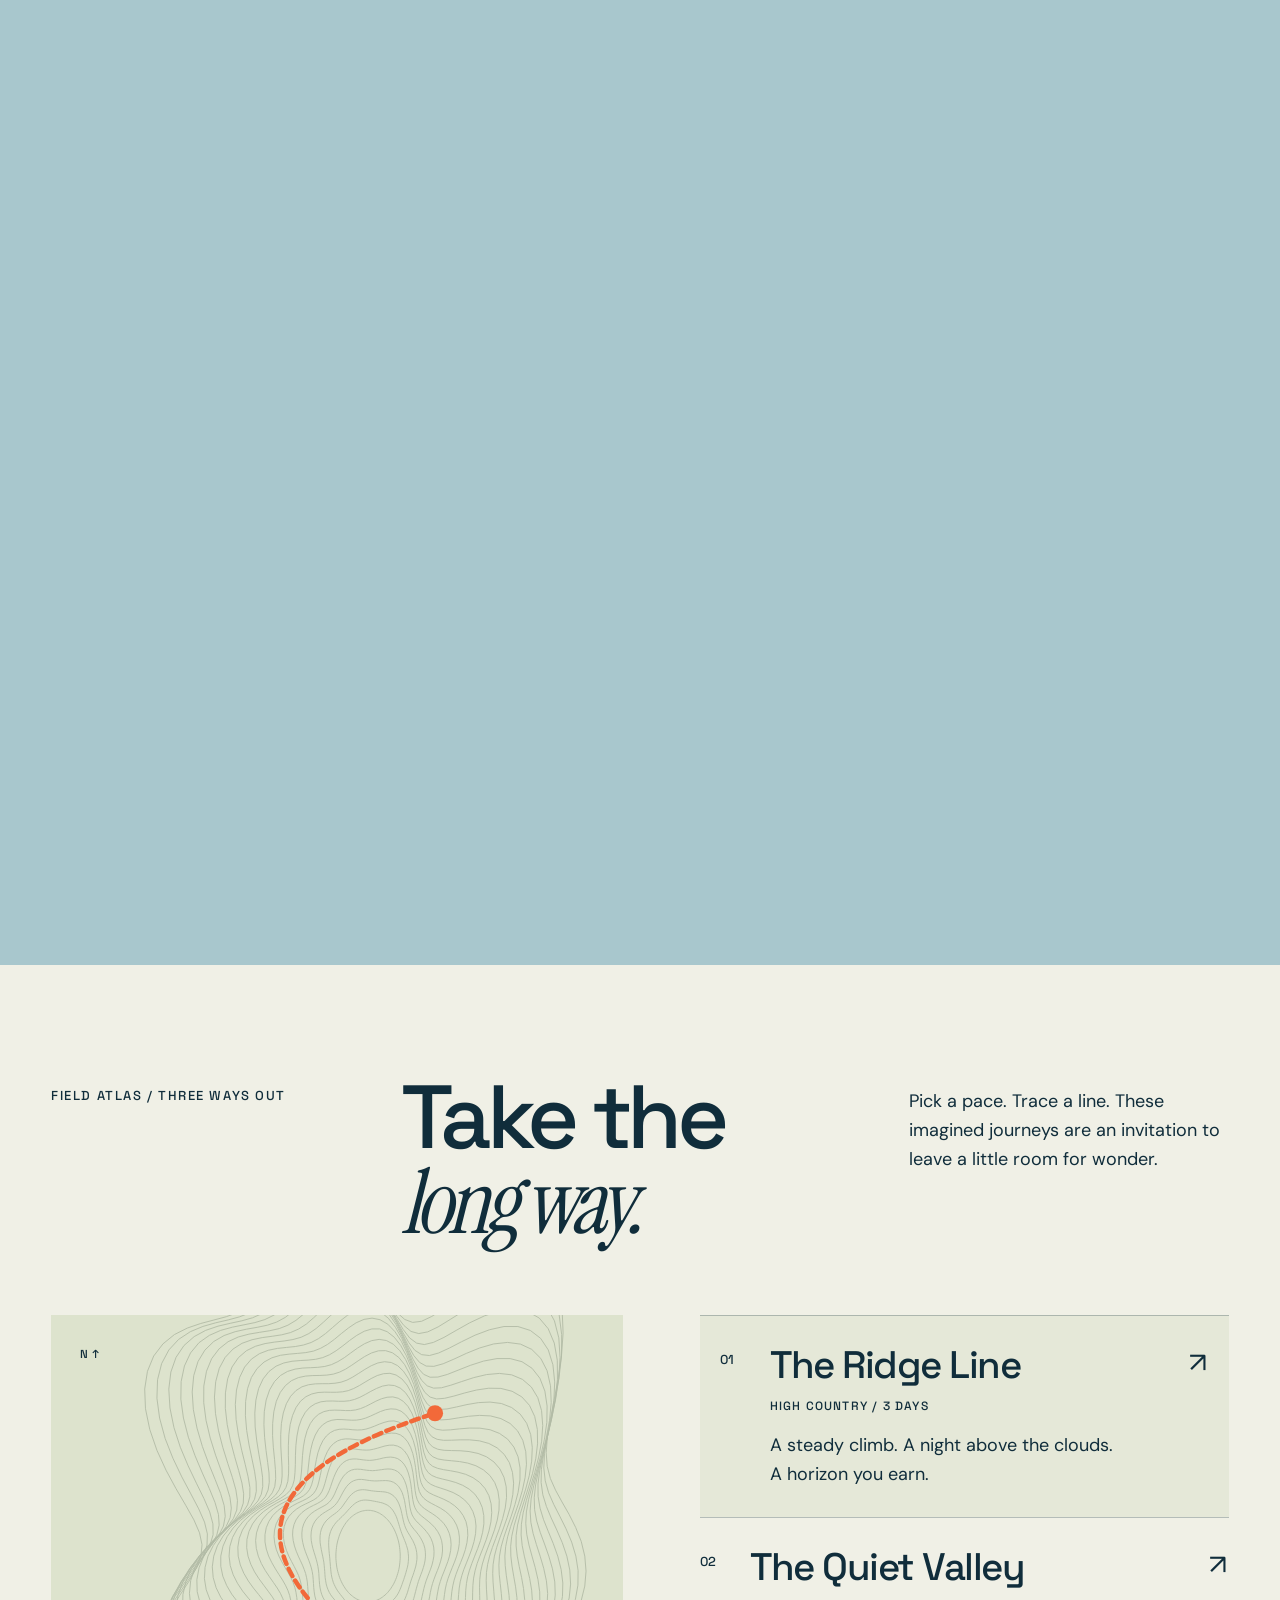
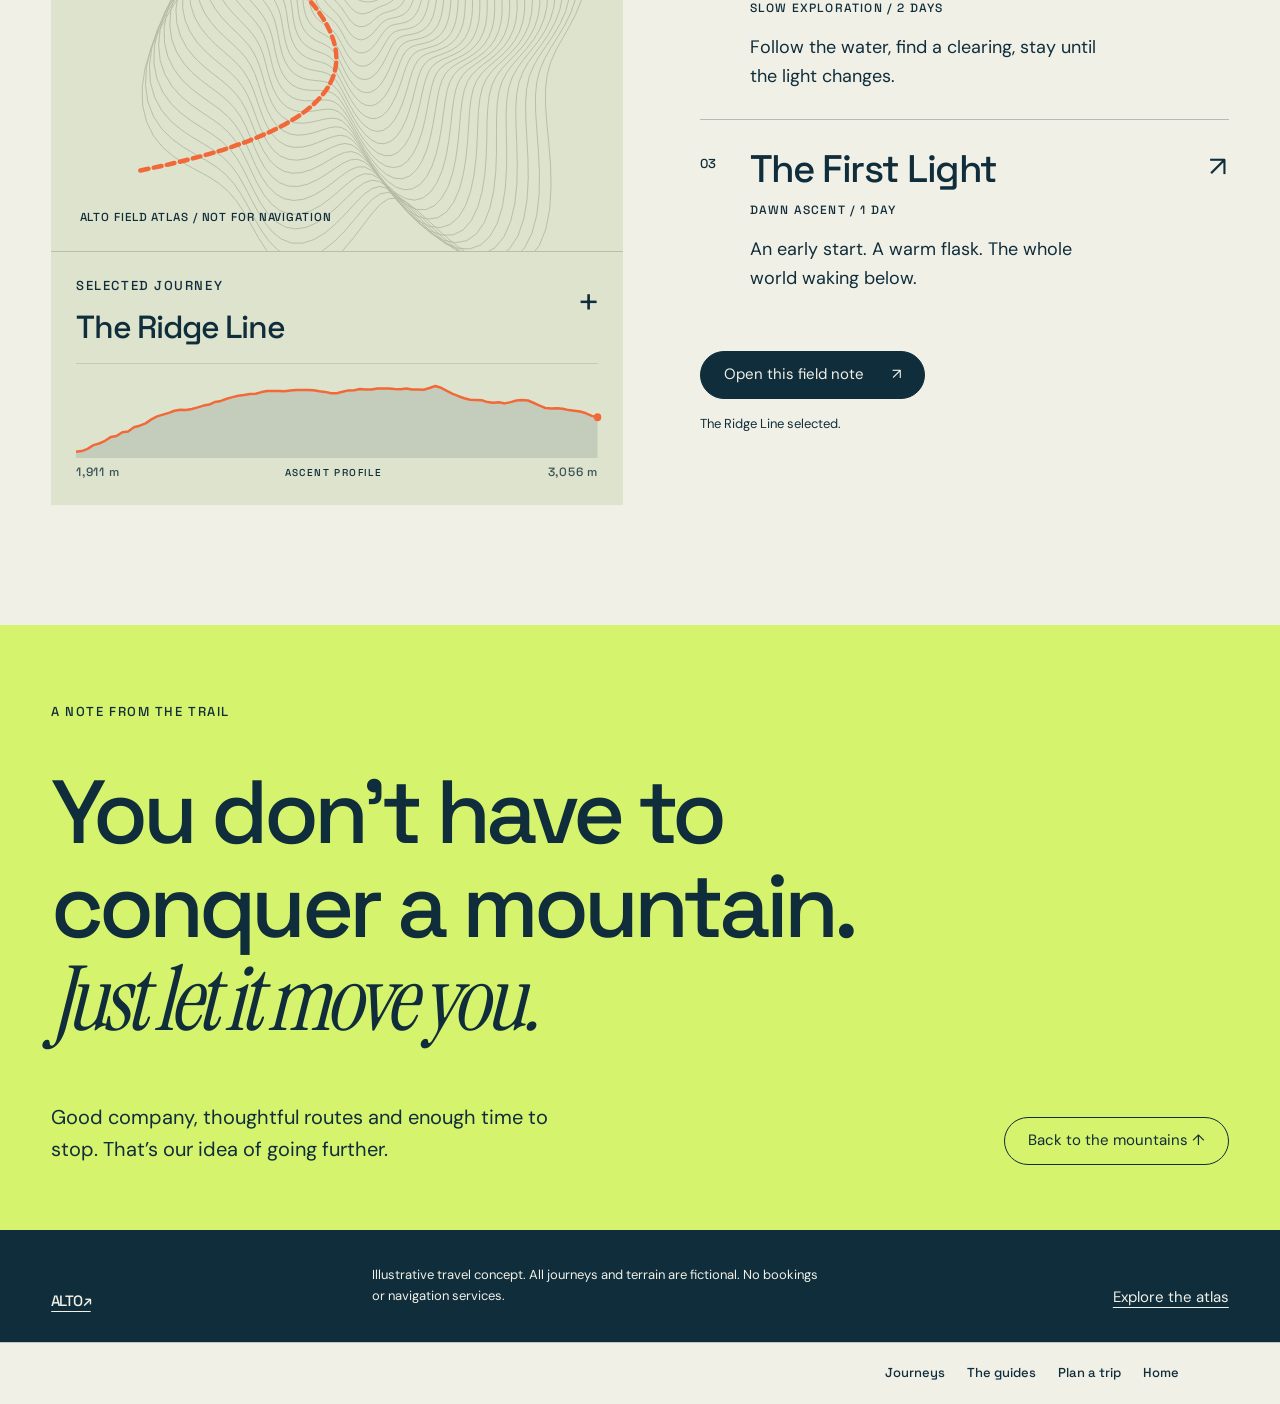
==== commit ed461b69: "Add product, about and contact pages with a shared page system" ====
--- a/index.html
+++ b/index.html
@@ -1,8 +1,10 @@
-<!doctype html><html lang="en"><head><meta charset="utf-8"><meta name="viewport" content="width=device-width,initial-scale=1"><meta name="theme-color" content="#f3efe5"><title>ALTO · Above the ordinary</title><meta name="description" content="An alpine journey through a dimensional landscape. Explore three imagined paths into the high country."><link rel="icon" href="./assets/icon.svg" type="image/svg+xml"><link rel="preload" href="./assets/sans.woff2" as="font" type="font/woff2" crossorigin><link rel="stylesheet" href="./common.css?v=86716614e279"><link rel="stylesheet" href="./style.css?v=4b080ece6cb8"><script type="importmap">{"imports":{"three":"./assets/vendor/three.module.js","three/webgpu":"./assets/vendor/three.module.js"}}</script></head><body>
+<!doctype html><html lang="en"><head><meta charset="utf-8"><meta name="viewport" content="width=device-width,initial-scale=1"><meta name="theme-color" content="#f3efe5"><title>ALTO · Above the ordinary</title><meta name="description" content="An alpine journey through a dimensional landscape. Explore three imagined paths into the high country."><link rel="icon" href="./assets/icon.svg" type="image/svg+xml"><link rel="preload" href="./assets/sans.woff2" as="font" type="font/woff2" crossorigin><link rel="stylesheet" href="./common.css?v=86716614e279"><link rel="stylesheet" href="./style.css?v=4b080ece6cb8"><script type="importmap">{"imports":{"three":"./assets/vendor/three.module.js","three/webgpu":"./assets/vendor/three.module.js"}}</script><link rel="stylesheet" href="./page.css">
+</head><body>
 <a class="skip" href="#routes">Skip to routes</a>
-<header class="nav"><a class="wordmark" href="#top" aria-label="Alto home">ALTO<span>↗</span></a><span class="nav-note caps">The altitude is the attitude.</span><nav aria-label="Main navigation"><a href="#routes">Find your path</a><button data-motion aria-pressed="false">Motion on</button></nav></header>
+<header class="nav"><a class="wordmark" href="#top" aria-label="Alto home">ALTO<span>↗</span></a><span class="nav-note caps">The altitude is the attitude.</span><nav aria-label="Main navigation"><a href="./journeys.html">Journeys</a><a href="./about.html">The guides</a><a href="./contact.html">Plan a trip</a><button data-motion aria-pressed="false">Motion on</button></nav></header>
 <main id="top"><section class="journey" aria-label="A journey from valley to summit"><div class="sticky"><div class="sky-mark" aria-hidden="true">GO.</div><div class="scene"><canvas aria-label="Dimensional alpine landscape with a climbing route"></canvas><div class="fallback" hidden>Follow the ridge. Find your own perspective.<br><a href="#routes">Explore the routes ↓</a></div></div><div class="hero-note"><span class="caps">ALTO / A different kind of escape</span><h1>Less noise.<br>More mountain.</h1><p>Small groups. High places.<br>A little further from the everyday.</p><a class="action" href="#routes">Explore the atlas <span class="arrow">↗</span></a></div><div class="route-label"><span class="caps">↑ Follow the ridge</span><h2>The world opens<br>when you climb.</h2><p>From the quiet of the valley<br>to the edge of everything.</p></div><div class="altimeter"><span class="caps" id="chapter-label">01 / THE DEPARTURE</span><div><span id="altitude">1,480</span><small>m above the ordinary</small></div><div class="alt-track"><span></span></div></div><div class="scroll-note caps">Scroll to gain perspective ↓</div></div></section>
 <section id="routes" class="atlas"><div class="section-top reveal"><span class="caps">FIELD ATLAS / THREE WAYS OUT</span><h2>Take the<br><em>long way.</em></h2><p>Pick a pace. Trace a line. These imagined journeys are an invitation to leave a little room for wonder.</p></div><div class="route-explorer"><div class="map-panel"><svg viewBox="0 0 640 600" role="img" aria-label="Illustrated contour map showing the selected route"><g id="contours"></g><path class="map-route" id="map-route" d="M100 510Q400 450 290 320T430 110"/><circle id="map-end" cx="430" cy="110" r="9"/><text x="32" y="48">N ↑</text><text x="32" y="567">ALTO FIELD ATLAS / NOT FOR NAVIGATION</text></svg><div class="map-caption"><span class="caps">Selected journey</span><span id="map-name">The Ridge Line</span><span class="map-cross" aria-hidden="true">+</span><div class="profile"><svg id="profile-svg" viewBox="0 0 560 78" preserveAspectRatio="none" aria-hidden="true"><path id="profile-area" d=""/><path id="profile-line" d=""/><circle id="profile-dot" r="4" cx="0" cy="0"/></svg><div class="profile-scale"><span id="profile-start">1,480 m</span><span class="caps">Ascent profile</span><span id="profile-end">3,530 m</span></div></div><p class="sr-only" id="profile-text"></p></div></div><div class="route-list" aria-label="Choose a journey"><button class="route-choice selected" data-route="0" aria-pressed="true"><span class="route-no">01</span><span><span class="route-name">The Ridge Line</span><span class="route-meta">HIGH COUNTRY / 3 DAYS</span><span class="route-desc">A steady climb. A night above the clouds. A horizon you earn.</span></span><span class="route-arrow" aria-hidden="true">↗</span></button><button class="route-choice" data-route="1" aria-pressed="false"><span class="route-no">02</span><span><span class="route-name">The Quiet Valley</span><span class="route-meta">SLOW EXPLORATION / 2 DAYS</span><span class="route-desc">Follow the water, find a clearing, stay until the light changes.</span></span><span class="route-arrow" aria-hidden="true">↗</span></button><button class="route-choice" data-route="2" aria-pressed="false"><span class="route-no">03</span><span><span class="route-name">The First Light</span><span class="route-meta">DAWN ASCENT / 1 DAY</span><span class="route-desc">An early start. A warm flask. The whole world waking below.</span></span><span class="route-arrow" aria-hidden="true">↗</span></button><button class="action plan-button" id="plan">Open this field note <span class="arrow">↗</span></button><p class="route-live" aria-live="polite" id="route-live">The Ridge Line selected.</p></div></div></section>
 <section class="manifesto"><span class="caps">A NOTE FROM THE TRAIL</span><h2 class="reveal">You don’t have to<br>conquer a mountain.<br><em>Just let it move you.</em></h2><div class="manifesto-bottom"><p>Good company, thoughtful routes and enough time to stop. That’s our idea of going further.</p><a class="pill" href="#top">Back to the mountains ↑</a></div></section></main><footer class="site-footer"><a class="wordmark" href="#top">ALTO↗</a><p>Illustrative travel concept. All journeys and terrain are fictional. No bookings or navigation services.</p><a href="#routes">Explore the atlas</a></footer>
 <dialog id="field-note"><div class="dialog-inner"><button class="dialog-close" data-close>Close ×</button><span class="caps">ALTO / FIELD NOTE</span><h2 id="note-title">The Ridge Line</h2><p id="note-copy"></p><div class="packing"><span class="caps">The simple things</span><p>Layer up. Carry water. Leave room for a journal, a warm drink and a very good view.</p></div><p class="demo-note">This is an imagined itinerary for a design demo, not a bookable or navigable route.</p></div></dialog>
-<script type="module" src="./app.js?v=4a1f5e8f556c"></script></body></html>
+<script type="module" src="./app.js?v=4a1f5e8f556c"></script><footer class="pg-footer pg-footer--links"><div class="pg-wrap"><div class="pg-footer-row"><nav aria-label="Site"><a href="./journeys.html">Journeys</a><a href="./about.html">The guides</a><a href="./contact.html">Plan a trip</a><a href="./index.html">Home</a></nav></div></div></footer>
+</body></html>
--- a/style.css
+++ b/style.css
@@ -1,4 +1,4 @@
-:root{--ink:#102d3b;--paper:#f0f0e6;--accent:#d5f36d}body{background:var(--paper);color:var(--ink)}.nav{position:absolute;top:0;left:0;width:100%;z-index:8;display:flex;align-items:center;justify-content:space-between;padding:28px 4vw;color:var(--ink)}.wordmark{font:500 35px/.8 Space,sans-serif;letter-spacing:-.06em}.wordmark span{font-size:34px;margin-left:3px}.nav-note{margin-left:35px}.nav nav{display:flex;align-items:center;gap:30px;font-size:15px}.nav button{font-size:13px;border:1px solid #102d3b66;background:#f5faf044;padding:9px 14px;border-radius:99px;min-height:40px}.nav a:hover{text-decoration:underline;text-underline-offset:5px}.journey{height:285svh;background:#a8c7cd}.sticky{background:linear-gradient(#8fb7ca,#d4e1db 70%)}.scene{position:absolute;inset:0;z-index:2}.sky-mark{position:absolute;z-index:1;left:4vw;top:14svh;font:500 clamp(90px,15.8vw,250px)/.78 Space,sans-serif;letter-spacing:-.075em;color:#f4f5de;opacity:var(--title-opacity,1);transform:translateY(var(--title-y,0px));pointer-events:none}.hero-note{position:absolute;z-index:3;bottom:90px;left:4vw;color:#f9f9ed;opacity:var(--intro-opacity,1);transform:translateY(var(--intro-y,0px));max-width:430px;text-shadow:0 1px 20px #0b273844}.hero-note h1{font:500 clamp(38px,4vw,68px)/1 Space,sans-serif;letter-spacing:-.055em;margin:15px 0 20px}.hero-note p{font-size:18px;line-height:1.55}.hero-note .action{margin-top:25px;background:var(--accent);color:var(--ink);border-color:var(--accent);text-shadow:none}.hero-note .action:hover{background:#f4f5de;border-color:#f4f5de}.sticky:after{content:'';position:absolute;z-index:2;inset:0;background:linear-gradient(90deg,#0d293c22,transparent 55%),linear-gradient(0deg,#0b223a99,transparent 60%);pointer-events:none}.altimeter{position:absolute;z-index:4;right:4vw;bottom:35px;color:var(--paper);width:250px}.altimeter>div{margin-top:9px}.altimeter #altitude{font:500 70px/.98 Space,sans-serif;letter-spacing:-.05em}.altimeter small{display:block;font-size:13px;margin-top:10px}.alt-track{height:2px;background:#e5edee66}.alt-track span{display:block;background:var(--accent);height:100%;width:100%;transform-origin:left;transform:scaleX(var(--gain,0))}.scroll-note{position:absolute;z-index:4;left:4vw;bottom:35px;color:#f1f1e6}.route-label{position:absolute;z-index:4;top:18%;right:4vw;color:var(--paper);max-width:470px;opacity:var(--middle-opacity,0);transform:translateY(var(--middle-y,35px));text-shadow:0 2px 25px #102d3b77}.route-label h2{font:500 clamp(38px,4.5vw,74px)/1.02 Space,sans-serif;letter-spacing:-.05em;margin:18px 0 25px}.route-label p{font-size:18px}.atlas{padding:110px 4vw 120px;scroll-margin-top:0}.section-top{display:grid;grid-template-columns:1fr 1.5fr 1fr;gap:30px;align-items:start;margin-bottom:70px}.section-top>.caps{padding-top:12px}.section-top h2{font:500 clamp(52px,7vw,112px)/.95 Space,sans-serif;letter-spacing:-.06em}.section-top h2 em{font-family:Instrument,serif;font-weight:400}.section-top p{font-size:18px;max-width:340px;padding-top:12px}.route-explorer{display:grid;grid-template-columns:1.08fr 1fr;gap:6vw;align-items:start}.map-panel{position:sticky;top:30px;background:#dde3cd;overflow:hidden}.map-panel svg{display:block;width:100%;color:var(--ink)}#contours{fill:none;stroke:#73816c;stroke-width:1;opacity:.4}.map-route{fill:none;stroke:#f26939;stroke-width:5;stroke-dasharray:9 6;stroke-linecap:round;transition:d .7s}#map-end{fill:#f26939}.map-panel text{font:13px Space,sans-serif;letter-spacing:1px;fill:currentColor}.map-caption{border-top:1px solid #102d3b33;padding:25px;display:grid;gap:12px;position:relative}.map-caption>span:nth-child(2){font:500 32px Space,sans-serif;letter-spacing:-.04em}.map-cross{position:absolute;right:25px;top:25px;font-size:35px}.profile{margin-top:4px;border-top:1px solid #102d3b22;padding-top:16px}.profile svg{display:block;width:100%;height:78px;overflow:visible}#profile-area{fill:#102d3b1f;transition:d .5s}#profile-line{fill:none;stroke:#f26939;stroke-width:2.5;stroke-linejoin:round;transition:d .5s}#profile-dot{fill:#f26939;transition:cx .5s,cy .5s}.profile-scale{display:flex;justify-content:space-between;align-items:baseline;gap:12px;font:12px Space,sans-serif;letter-spacing:.06em;margin-top:6px;color:#102d3bcc}.profile-scale .caps{font-size:10px;letter-spacing:.14em;opacity:.75}.route-choice{display:grid;grid-template-columns:35px 1fr 20px;gap:15px;padding:28px 0;text-align:left;width:100%;border:0;border-top:1px solid #102d3b44;background:transparent;transition:padding .25s,background .25s}.route-choice.selected{padding-left:20px;padding-right:20px;background:#e5e8d8}.route-choice:hover{background:#e5e8d8}.route-no{font:13px Space,sans-serif;padding-top:7px}.route-name{font:500 clamp(28px,3vw,45px)/1.1 Space,sans-serif;letter-spacing:-.04em;display:block}.route-meta{display:block;font:12px Space,sans-serif;letter-spacing:.1em;margin-top:12px}.route-desc{display:block;font:18px/1.6 DM,sans-serif;margin-top:17px;max-width:350px}.route-arrow{font-size:28px;transition:transform .25s}.route-choice:hover .route-arrow{transform:translate(2px,-3px)}.plan-button{margin-top:30px}.route-live{font-size:13px;margin-top:15px}.manifesto{background:#d5f36d;padding:75px 4vw 65px}.manifesto h2{font:500 clamp(42px,7vw,112px)/1.04 Space,sans-serif;letter-spacing:-.055em;margin:45px 0 55px}.manifesto h2 em{font-family:Instrument,serif}.manifesto-bottom{display:flex;align-items:end;justify-content:space-between;gap:50px}.manifesto-bottom p{max-width:500px}.site-footer{border:0;background:var(--ink);color:var(--paper)}.packing{padding:28px 0;border-top:1px solid #102d3b44;margin-top:35px}.packing p{margin-top:14px}.demo-note{font-size:14px!important;color:#425d69}@media(max-width:850px){.nav-note{display:none}.section-top{grid-template-columns:1fr 1.4fr}.section-top>.caps{grid-column:1/-1}.route-explorer{gap:4vw}.route-desc{font-size:16px}.hero-note{max-width:350px}.route-label{top:14%;max-width:360px}.section-top p{font-size:17px}}@media(max-width:700px){.nav{padding:23px 22px}.wordmark{font-size:31px}.nav nav{gap:20px;font-size:14px}.nav button{font-size:12px;padding:8px 10px}.journey{height:250svh}.sky-mark{left:20px;top:17svh;font-size:21vw;line-height:.82}.hero-note{left:22px;bottom:135px;max-width:300px}.hero-note .caps{font-size:11px}.hero-note h1{font-size:38px;margin-bottom:16px}.hero-note p{font-size:17px}.hero-note .action{margin-top:20px}.altimeter{right:22px;bottom:30px;width:160px}.altimeter #altitude{font-size:47px}.altimeter small{font-size:11px}.altimeter>.caps{font-size:10px}.scroll-note{left:22px;bottom:33px;max-width:105px;font-size:10px;line-height:1.7}.route-label{top:17%;right:22px;left:22px;max-width:310px}.route-label h2{font-size:42px}.route-label p{font-size:17px}.atlas{padding:65px 22px}.section-top{display:block;margin-bottom:40px}.section-top h2{margin:25px 0;font-size:65px}.section-top p{max-width:360px}.route-explorer{display:block}.map-panel{position:relative;top:auto;margin-bottom:30px}.map-panel svg{max-height:430px}.route-name{font-size:30px}.route-desc{font-size:17px}.route-choice{padding:26px 0}.route-choice.selected{padding:26px 15px}.manifesto{padding:50px 22px}.manifesto h2{font-size:40px;margin:32px 0 38px}.manifesto-bottom{display:block}.manifesto-bottom .pill{margin-top:28px}}@media(max-height:660px) and (min-width:701px){.hero-note{bottom:70px}.hero-note h1{font-size:37px}.hero-note p{font-size:16px}.sky-mark{top:16svh;font-size:14vw}.route-label{top:18%}.route-label h2{font-size:45px}}
+:root{--ink:#102d3b;--paper:#f0f0e6;--accent:#d5f36d}body{background:var(--paper);color:var(--ink)}.nav{position:absolute;top:0;left:0;width:100%;z-index:8;display:flex;align-items:center;justify-content:space-between;padding:28px 4vw;color:var(--ink)}.wordmark{font:500 35px/.8 Space,sans-serif;letter-spacing:-.06em}.wordmark span{font-size:34px;margin-left:3px}.nav-note{margin-left:35px}.nav nav{display:flex;align-items:center;gap:30px;font-size:15px}.nav button{font-size:13px;border:1px solid #102d3b66;background:#f5faf044;padding:9px 14px;border-radius:99px;min-height:40px}.nav a:hover{text-decoration:underline;text-underline-offset:5px}.journey{height:285svh;background:#a8c7cd}.sticky{background:linear-gradient(#8fb7ca,#d4e1db 70%)}.scene{position:absolute;inset:0;z-index:2}.sky-mark{position:absolute;z-index:1;left:4vw;top:14svh;font:500 clamp(90px,15.8vw,250px)/.78 Space,sans-serif;letter-spacing:-.075em;color:#f4f5de;opacity:var(--title-opacity,1);transform:translateY(var(--title-y,0px));pointer-events:none}.hero-note{position:absolute;z-index:3;bottom:90px;left:4vw;color:#f9f9ed;opacity:var(--intro-opacity,1);transform:translateY(var(--intro-y,0px));max-width:430px;text-shadow:0 1px 20px #0b273844}.hero-note h1{font:500 clamp(38px,4vw,68px)/1 Space,sans-serif;letter-spacing:-.055em;margin:15px 0 20px}.hero-note p{font-size:18px;line-height:1.55}.hero-note .action{margin-top:25px;background:var(--accent);color:var(--ink);border-color:var(--accent);text-shadow:none}.hero-note .action:hover{background:#f4f5de;border-color:#f4f5de}.sticky:after{content:'';position:absolute;z-index:2;inset:0;background:linear-gradient(90deg,#0d293c22,transparent 55%),linear-gradient(0deg,#0b223a99,transparent 60%);pointer-events:none}.altimeter{position:absolute;z-index:4;right:4vw;bottom:35px;color:var(--paper);width:250px}.altimeter>div{margin-top:9px}.altimeter #altitude{font:500 70px/.98 Space,sans-serif;letter-spacing:-.05em}.altimeter small{display:block;font-size:13px;margin-top:10px}.alt-track{height:2px;background:#e5edee66}.alt-track span{display:block;background:var(--accent);height:100%;width:100%;transform-origin:left;transform:scaleX(var(--gain,0))}.scroll-note{position:absolute;z-index:4;left:4vw;bottom:35px;color:#f1f1e6}.route-label{position:absolute;z-index:4;top:18%;right:4vw;color:var(--paper);max-width:470px;opacity:var(--middle-opacity,0);transform:translateY(var(--middle-y,35px));text-shadow:0 2px 25px #102d3b77}.route-label h2{font:500 clamp(38px,4.5vw,74px)/1.02 Space,sans-serif;letter-spacing:-.05em;margin:18px 0 25px}.route-label p{font-size:18px}.atlas{padding:110px 4vw 120px;scroll-margin-top:0}.section-top{display:grid;grid-template-columns:1fr 1.5fr 1fr;gap:30px;align-items:start;margin-bottom:70px}.section-top>.caps{padding-top:12px}.section-top h2{font:500 clamp(52px,7vw,112px)/.95 Space,sans-serif;letter-spacing:-.06em}.section-top h2 em{font-family:Instrument,serif;font-weight:400}.section-top p{font-size:18px;max-width:340px;padding-top:12px}.route-explorer{display:grid;grid-template-columns:1.08fr 1fr;gap:6vw;align-items:start}.map-panel{position:sticky;top:30px;background:#dde3cd;overflow:hidden}.map-panel svg{display:block;width:100%;color:var(--ink)}#contours{fill:none;stroke:#73816c;stroke-width:1;opacity:.4}.map-route{fill:none;stroke:#f26939;stroke-width:5;stroke-dasharray:9 6;stroke-linecap:round;transition:d .7s}#map-end{fill:#f26939}.map-panel text{font:13px Space,sans-serif;letter-spacing:1px;fill:currentColor}.map-caption{border-top:1px solid #102d3b33;padding:25px;display:grid;gap:12px;position:relative}.map-caption>span:nth-child(2){font:500 32px Space,sans-serif;letter-spacing:-.04em}.map-cross{position:absolute;right:25px;top:25px;font-size:35px}.profile{margin-top:4px;border-top:1px solid #102d3b22;padding-top:16px}.profile svg{display:block;width:100%;height:78px;overflow:visible}#profile-area{fill:#102d3b1f;transition:d .5s}#profile-line{fill:none;stroke:#f26939;stroke-width:2.5;stroke-linejoin:round;transition:d .5s}#profile-dot{fill:#f26939;transition:cx .5s,cy .5s}.profile-scale{display:flex;justify-content:space-between;align-items:baseline;gap:12px;font:12px Space,sans-serif;letter-spacing:.06em;margin-top:6px;color:#102d3bcc}.profile-scale .caps{font-size:10px;letter-spacing:.14em;color:#102d3b}.route-choice{display:grid;grid-template-columns:35px 1fr 20px;gap:15px;padding:28px 0;text-align:left;width:100%;border:0;border-top:1px solid #102d3b44;background:transparent;transition:padding .25s,background .25s}.route-choice.selected{padding-left:20px;padding-right:20px;background:#e5e8d8}.route-choice:hover{background:#e5e8d8}.route-no{font:13px Space,sans-serif;padding-top:7px}.route-name{font:500 clamp(28px,3vw,45px)/1.1 Space,sans-serif;letter-spacing:-.04em;display:block}.route-meta{display:block;font:12px Space,sans-serif;letter-spacing:.1em;margin-top:12px}.route-desc{display:block;font:18px/1.6 DM,sans-serif;margin-top:17px;max-width:350px}.route-arrow{font-size:28px;transition:transform .25s}.route-choice:hover .route-arrow{transform:translate(2px,-3px)}.plan-button{margin-top:30px}.route-live{font-size:13px;margin-top:15px}.manifesto{background:#d5f36d;padding:75px 4vw 65px}.manifesto h2{font:500 clamp(42px,7vw,112px)/1.04 Space,sans-serif;letter-spacing:-.055em;margin:45px 0 55px}.manifesto h2 em{font-family:Instrument,serif}.manifesto-bottom{display:flex;align-items:end;justify-content:space-between;gap:50px}.manifesto-bottom p{max-width:500px}.site-footer{border:0;background:var(--ink);color:var(--paper)}.packing{padding:28px 0;border-top:1px solid #102d3b44;margin-top:35px}.packing p{margin-top:14px}.demo-note{font-size:14px!important;color:#425d69}@media(max-width:850px){.nav-note{display:none}.section-top{grid-template-columns:1fr 1.4fr}.section-top>.caps{grid-column:1/-1}.route-explorer{gap:4vw}.route-desc{font-size:16px}.hero-note{max-width:350px}.route-label{top:14%;max-width:360px}.section-top p{font-size:17px}}@media(max-width:700px){.nav{padding:23px 22px}.wordmark{font-size:31px}.nav nav{gap:20px;font-size:14px}.nav button{font-size:12px;padding:8px 10px}.journey{height:250svh}.sky-mark{left:20px;top:17svh;font-size:21vw;line-height:.82}.hero-note{left:22px;bottom:135px;max-width:300px}.hero-note .caps{font-size:11px}.hero-note h1{font-size:38px;margin-bottom:16px}.hero-note p{font-size:17px}.hero-note .action{margin-top:20px}.altimeter{right:22px;bottom:30px;width:160px}.altimeter #altitude{font-size:47px}.altimeter small{font-size:11px}.altimeter>.caps{font-size:10px}.scroll-note{left:22px;bottom:33px;max-width:105px;font-size:10px;line-height:1.7}.route-label{top:17%;right:22px;left:22px;max-width:310px}.route-label h2{font-size:42px}.route-label p{font-size:17px}.atlas{padding:65px 22px}.section-top{display:block;margin-bottom:40px}.section-top h2{margin:25px 0;font-size:65px}.section-top p{max-width:360px}.route-explorer{display:block}.map-panel{position:relative;top:auto;margin-bottom:30px}.map-panel svg{max-height:430px}.route-name{font-size:30px}.route-desc{font-size:17px}.route-choice{padding:26px 0}.route-choice.selected{padding:26px 15px}.manifesto{padding:50px 22px}.manifesto h2{font-size:40px;margin:32px 0 38px}.manifesto-bottom{display:block}.manifesto-bottom .pill{margin-top:28px}}@media(max-height:660px) and (min-width:701px){.hero-note{bottom:70px}.hero-note h1{font-size:37px}.hero-note p{font-size:16px}.sky-mark{top:16svh;font-size:14vw}.route-label{top:18%}.route-label h2{font-size:45px}}
 
 .route-label{background:#102d3bed;padding:25px 29px;border-left:2px solid #d5f36d;text-shadow:none}.route-label h2{font-size:clamp(38px,4vw,64px)}@media(max-width:700px){.route-label{max-width:315px;padding:20px 22px;top:16%}.route-label h2{font-size:36px}.route-label p{font-size:17px}}
 
--- a/page.css
+++ b/page.css
@@ -0,0 +1,169 @@
+/* Inner-page system. Inherits each brand's paper, ink and accent. */
+:root{
+  --pg-display:Space,Arial,sans-serif;
+  --pg-serif:Instrument,Georgia,serif;
+  --pg-rule:color-mix(in srgb, var(--ink) 22%, transparent);
+  --pg-soft:color-mix(in srgb, var(--ink) 7%, var(--paper));
+  --pg-softer:color-mix(in srgb, var(--ink) 4%, var(--paper));
+  --pg-mute:color-mix(in srgb, var(--ink) 68%, var(--paper));
+  --pg-ease:cubic-bezier(.22,1,.36,1);
+  --pg-snap:cubic-bezier(.2,.9,.25,1.2);
+}
+.pg-body{background:var(--paper);color:var(--ink);margin:0}
+.pg-wrap{max-width:1180px;margin:0 auto;padding:0 clamp(20px,4vw,56px)}
+
+/* page enter */
+@keyframes pgIn{from{opacity:0;transform:translateY(16px)}to{opacity:1;transform:none}}
+.pg-main{animation:pgIn .6s var(--pg-ease) both}
+
+/* header */
+.pg-header{position:sticky;top:0;z-index:60;display:flex;align-items:center;justify-content:space-between;gap:20px;
+  padding:18px clamp(20px,4vw,56px);background:color-mix(in srgb, var(--paper) 88%, transparent);
+  backdrop-filter:blur(14px);border-bottom:1px solid var(--pg-rule)}
+.pg-brand{font:500 22px/1 var(--pg-display);letter-spacing:-.03em;color:var(--ink);text-decoration:none}
+.pg-brand span{display:block;font:500 9px/1.4 var(--pg-display);letter-spacing:.22em;text-transform:uppercase;opacity:.62;margin-top:5px}
+.pg-nav{display:flex;align-items:center;gap:clamp(14px,2.4vw,34px)}
+.pg-nav a{position:relative;font:400 14px/1 var(--pg-display);color:var(--ink);text-decoration:none;padding:10px 0;letter-spacing:.01em}
+.pg-nav a:after{content:'';position:absolute;left:0;right:0;bottom:4px;height:1px;background:currentColor;transform:scaleX(0);transform-origin:left;transition:transform .35s var(--pg-ease)}
+.pg-nav a:hover:after,.pg-nav a:focus-visible:after,.pg-nav a[aria-current='page']:after{transform:scaleX(1)}
+.pg-nav a[aria-current='page']{font-weight:500}
+.pg-menu{display:none;border:1px solid var(--pg-rule);background:transparent;color:var(--ink);font:500 13px/1 var(--pg-display);
+  padding:12px 16px;border-radius:99px;cursor:pointer;min-height:44px}
+.pg-nav a:focus-visible,.pg-brand:focus-visible,.pg-menu:focus-visible,.btn:focus-visible,
+.pg-form input:focus-visible,.pg-form textarea:focus-visible,.pg-form select:focus-visible{
+  outline:2px solid var(--accent);outline-offset:4px}
+
+/* hero */
+.pg-hero{padding:clamp(56px,9vw,120px) 0 clamp(40px,6vw,72px);border-bottom:1px solid var(--pg-rule)}
+.pg-eyebrow{font:500 11px/1.4 var(--pg-display);letter-spacing:.18em;text-transform:uppercase;color:var(--pg-mute);margin:0 0 26px}
+.pg-title{font:500 clamp(42px,7.4vw,104px)/.94 var(--pg-display);letter-spacing:-.045em;margin:0 0 28px;max-width:16ch}
+.pg-title em{font-family:var(--pg-serif);font-style:italic;font-weight:400}
+.pg-lead{font:400 clamp(17px,1.5vw,21px)/1.55 var(--pg-display);max-width:52ch;color:var(--pg-mute);margin:0}
+.pg-hero-row{display:grid;grid-template-columns:1.15fr .85fr;gap:clamp(24px,5vw,72px);align-items:end}
+.pg-hero-meta{display:grid;gap:14px;padding-top:8px}
+.pg-hero-meta div{display:flex;justify-content:space-between;gap:16px;padding-bottom:12px;border-bottom:1px solid var(--pg-rule);
+  font:400 13px/1.4 var(--pg-display)}
+.pg-hero-meta dt{color:var(--pg-mute)}
+.pg-hero-meta dd{margin:0;text-align:right}
+
+/* actions */
+.btn{display:inline-flex;align-items:center;justify-content:center;gap:14px;min-height:52px;padding:15px 26px;
+  border-radius:99px;border:1px solid var(--ink);background:var(--ink);color:var(--paper);text-decoration:none;
+  font:500 14px/1 var(--pg-display);letter-spacing:.01em;cursor:pointer;
+  transition:transform .18s var(--pg-snap), background .25s, color .25s, box-shadow .25s}
+.btn.solid-accent{background:var(--accent);border-color:var(--accent);color:var(--button-ink,var(--ink))}
+.btn.ghost{background:transparent;color:var(--ink)}
+.btn:hover{transform:translateY(-2px);box-shadow:0 10px 26px color-mix(in srgb,var(--ink) 18%,transparent)}
+.btn:active{transform:scale(.955) translateY(0);box-shadow:0 2px 8px color-mix(in srgb,var(--ink) 22%,transparent)}
+.btn .arw{transition:transform .3s var(--pg-ease)}
+.btn:hover .arw{transform:translate(3px,-3px)}
+.pg-actions{display:flex;flex-wrap:wrap;gap:14px;margin-top:38px}
+
+/* sections */
+.pg-section{padding:clamp(56px,8vw,110px) 0;border-bottom:1px solid var(--pg-rule)}
+.pg-section:last-of-type{border-bottom:0}
+.pg-h2{font:500 clamp(28px,3.6vw,52px)/1.02 var(--pg-display);letter-spacing:-.035em;margin:0 0 24px;max-width:20ch}
+.pg-h2 em{font-family:var(--pg-serif);font-style:italic;font-weight:400}
+.pg-h3{font:500 clamp(19px,2vw,25px)/1.2 var(--pg-display);letter-spacing:-.02em;margin:0 0 10px}
+.pg-p{font:400 17px/1.65 var(--pg-display);max-width:62ch;color:var(--pg-mute);margin:0 0 16px}
+.pg-two{display:grid;grid-template-columns:1fr 1fr;gap:clamp(24px,6vw,80px);align-items:start}
+.pg-three{display:grid;grid-template-columns:repeat(3,1fr);gap:clamp(16px,2.4vw,28px)}
+
+/* cards */
+.pg-card{border:1px solid var(--pg-rule);background:var(--pg-softer);padding:clamp(20px,2.6vw,32px);
+  transition:transform .35s var(--pg-ease), border-color .35s, background .35s}
+.pg-card:hover{transform:translateY(-4px);border-color:color-mix(in srgb,var(--ink) 45%,transparent);background:var(--pg-soft)}
+.pg-card .pg-num{font:500 11px/1 var(--pg-display);letter-spacing:.16em;color:var(--pg-mute);display:block;margin-bottom:18px}
+.pg-card p{font:400 15px/1.6 var(--pg-display);color:var(--pg-mute);margin:0}
+
+/* spec table */
+.pg-spec{width:100%;border-collapse:collapse;font:400 15px/1.5 var(--pg-display)}
+.pg-spec th,.pg-spec td{text-align:left;padding:15px 0;border-bottom:1px solid var(--pg-rule);vertical-align:top}
+.pg-spec th{width:38%;font-weight:400;color:var(--pg-mute)}
+.pg-spec td{font-weight:500}
+.pg-spec tr:last-child th,.pg-spec tr:last-child td{border-bottom:0}
+
+/* steps */
+.pg-steps{counter-reset:s;display:grid;gap:0}
+.pg-step{counter-increment:s;display:grid;grid-template-columns:64px 1fr;gap:20px;padding:26px 0;border-top:1px solid var(--pg-rule);align-items:start}
+.pg-step:before{content:'0' counter(s);font:500 12px/1.6 var(--pg-display);letter-spacing:.14em;color:var(--pg-mute)}
+
+/* notes list */
+.pg-list{list-style:none;margin:0;padding:0;display:grid;gap:0}
+.pg-list li{display:grid;grid-template-columns:1fr auto;gap:20px;padding:18px 0;border-bottom:1px solid var(--pg-rule);align-items:baseline}
+.pg-list .k{font:500 16px/1.4 var(--pg-display)}
+.pg-list .v{font:400 14px/1.4 var(--pg-display);color:var(--pg-mute);text-align:right}
+
+/* band */
+.pg-band{background:var(--ink);color:var(--paper);padding:clamp(48px,7vw,96px) 0}
+.pg-band .pg-h2{color:var(--paper)}
+.pg-band .pg-p{color:color-mix(in srgb,var(--paper) 76%,transparent)}
+.pg-band .btn{background:var(--accent);border-color:var(--accent);color:var(--button-ink,var(--ink))}
+.pg-band .btn.ghost{background:transparent;border-color:color-mix(in srgb,var(--paper) 45%,transparent);color:var(--paper)}
+
+/* form */
+.pg-form{display:grid;gap:18px;max-width:620px}
+.pg-field{display:grid;gap:8px}
+.pg-field label{font:500 11px/1.4 var(--pg-display);letter-spacing:.14em;text-transform:uppercase;color:var(--pg-mute)}
+.pg-field input,.pg-field textarea,.pg-field select{
+  font:400 16px/1.5 var(--pg-display);color:var(--ink);background:transparent;
+  border:0;border-bottom:1px solid var(--pg-rule);padding:12px 2px;transition:border-color .3s}
+.pg-field input:focus,.pg-field textarea:focus,.pg-field select:focus{border-bottom-color:var(--ink);outline:none}
+.pg-field textarea{resize:vertical;min-height:120px}
+.pg-note{font:400 13px/1.6 var(--pg-display);color:var(--pg-mute);margin:0}
+.pg-sent{display:none;margin-top:18px;padding:16px 18px;border:1px solid var(--accent);
+  background:color-mix(in srgb,var(--accent) 16%,var(--paper));font:500 14px/1.5 var(--pg-display)}
+.pg-sent[data-on='true']{display:block;animation:pgPop .5s var(--pg-snap) both}
+@keyframes pgPop{0%{opacity:0;transform:scale(.96) translateY(6px)}60%{transform:scale(1.015)}100%{opacity:1;transform:none}}
+
+/* faq */
+.pg-faq{border-top:1px solid var(--pg-rule)}
+.pg-faq details{border-bottom:1px solid var(--pg-rule)}
+.pg-faq summary{cursor:pointer;list-style:none;padding:20px 0;font:500 16px/1.4 var(--pg-display);
+  display:flex;justify-content:space-between;gap:20px;align-items:center}
+.pg-faq summary::-webkit-details-marker{display:none}
+.pg-faq summary span{transition:transform .35s var(--pg-ease);font-size:18px}
+.pg-faq details[open] summary span{transform:rotate(45deg)}
+.pg-faq p{font:400 15px/1.65 var(--pg-display);color:var(--pg-mute);margin:0 0 20px;max-width:60ch}
+
+/* footer */
+.pg-footer{padding:44px 0 60px;border-top:1px solid var(--pg-rule)}
+.pg-footer-row{display:flex;flex-wrap:wrap;gap:24px;justify-content:space-between;align-items:flex-start}
+.pg-footer p{font:400 13px/1.6 var(--pg-display);color:var(--pg-mute);margin:0;max-width:44ch}
+.pg-footer nav{display:flex;flex-wrap:wrap;gap:18px}
+.pg-footer nav a{font:400 13px/1.6 var(--pg-display);color:var(--ink);text-decoration:none;border-bottom:1px solid transparent;transition:border-color .25s}
+.pg-footer nav a:hover{border-bottom-color:currentColor}
+
+/* reduced motion */
+@media(prefers-reduced-motion:reduce){
+  .pg-main{animation:none}
+  .pg-card,.btn,.pg-nav a:after,.pg-faq summary span{transition:none}
+  .pg-card:hover{transform:none}
+}
+
+/* responsive */
+@media(max-width:900px){
+  .pg-hero-row,.pg-two{grid-template-columns:1fr;gap:32px}
+  .pg-three{grid-template-columns:1fr}
+}
+@media(max-width:760px){
+  .pg-menu{display:inline-flex}
+  .pg-nav{position:fixed;inset:64px 0 auto 0;flex-direction:column;align-items:flex-start;gap:4px;
+    padding:18px clamp(20px,4vw,56px) 26px;background:var(--paper);border-bottom:1px solid var(--pg-rule);
+    transform:translateY(-12px);opacity:0;pointer-events:none;transition:opacity .3s var(--pg-ease),transform .3s var(--pg-ease)}
+  .pg-nav[data-open='true']{opacity:1;transform:none;pointer-events:auto}
+  .pg-nav a{font-size:17px;padding:12px 0;width:100%}
+  .pg-nav a:after{display:none}
+  .pg-title{max-width:100%}
+  .pg-step{grid-template-columns:44px 1fr;gap:12px}
+}
+
+/* press feedback */
+.btn.is-pressed{transform:scale(.955);box-shadow:0 2px 8px color-mix(in srgb,var(--ink) 24%,transparent)}
+.pg-card.is-pressed{transform:translateY(0) scale(.995)}
+.pg-faq summary.is-pressed{opacity:.7}
+@media(prefers-reduced-motion:reduce){.btn.is-pressed{transform:none}}
+
+.pg-footer--links{padding:20px 0}
+.pg-footer--links .pg-footer-row{justify-content:flex-end}
+.pg-footer--links nav{gap:22px}
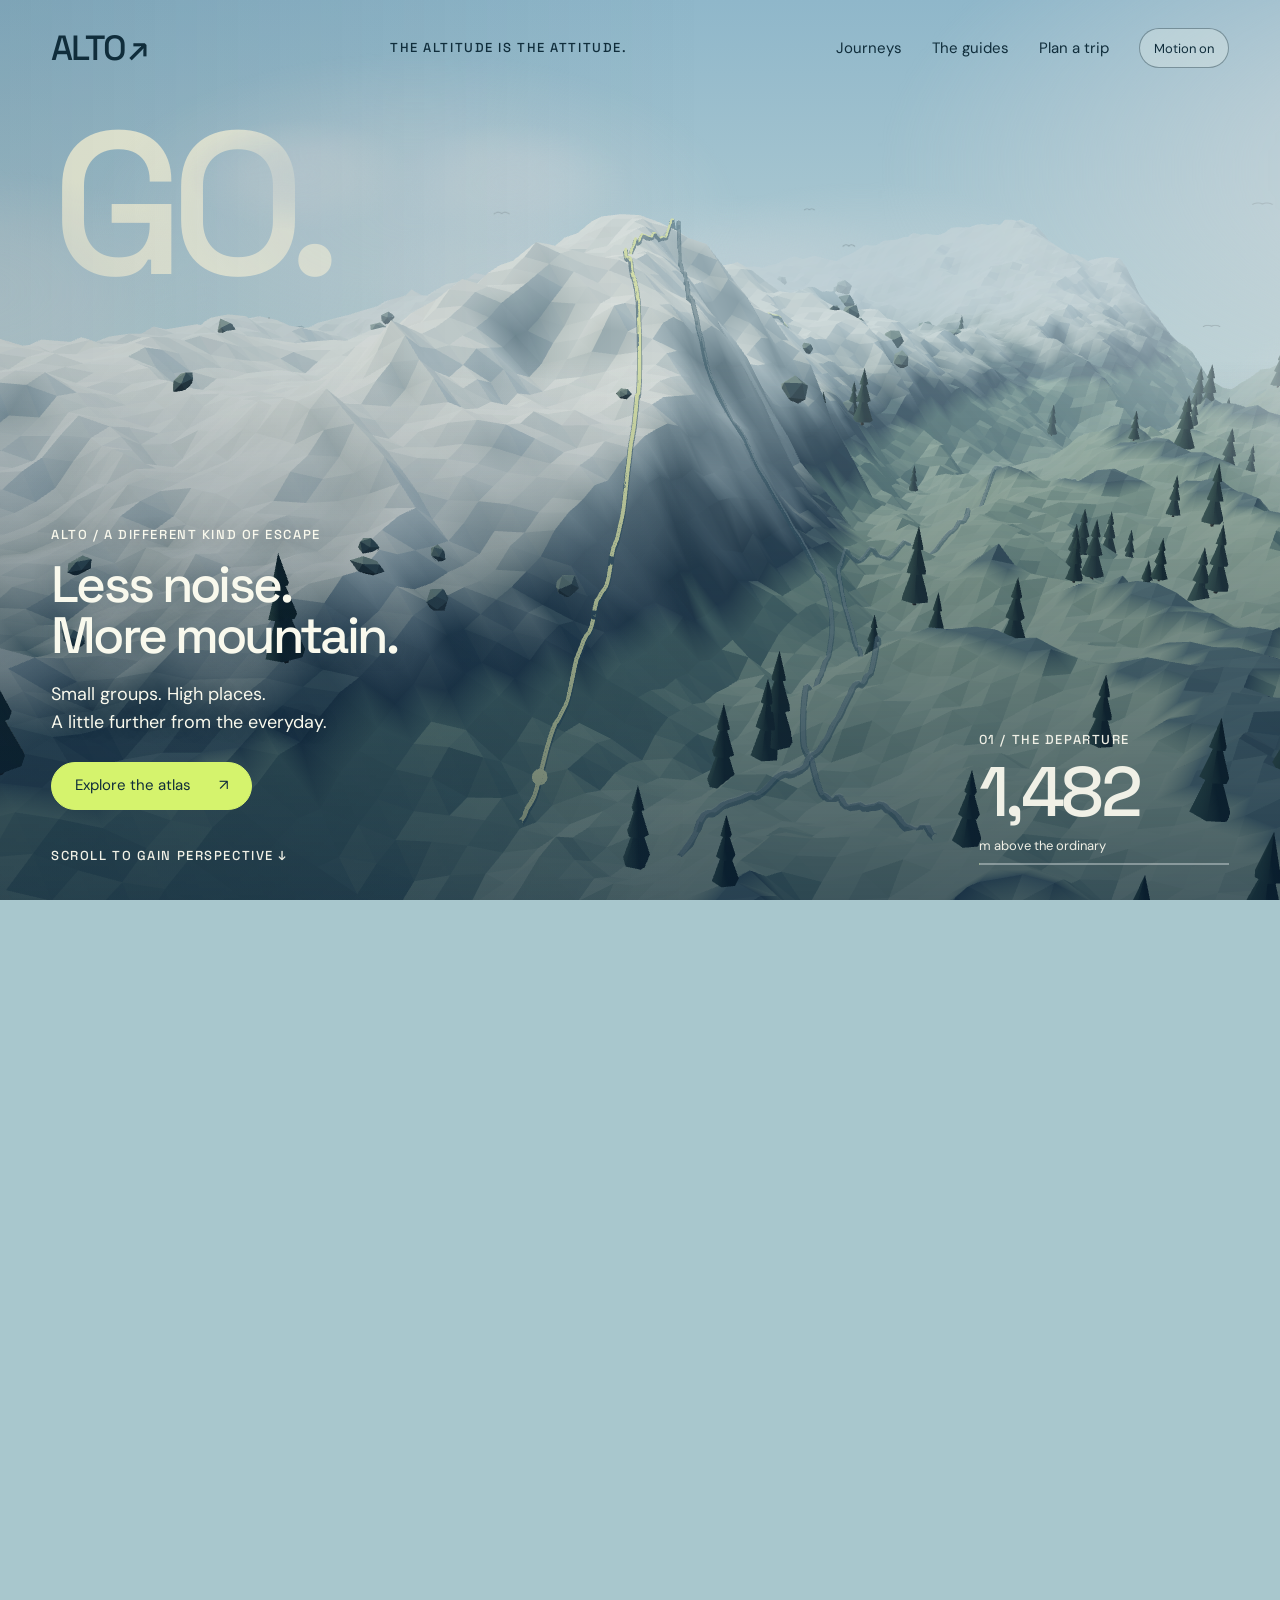
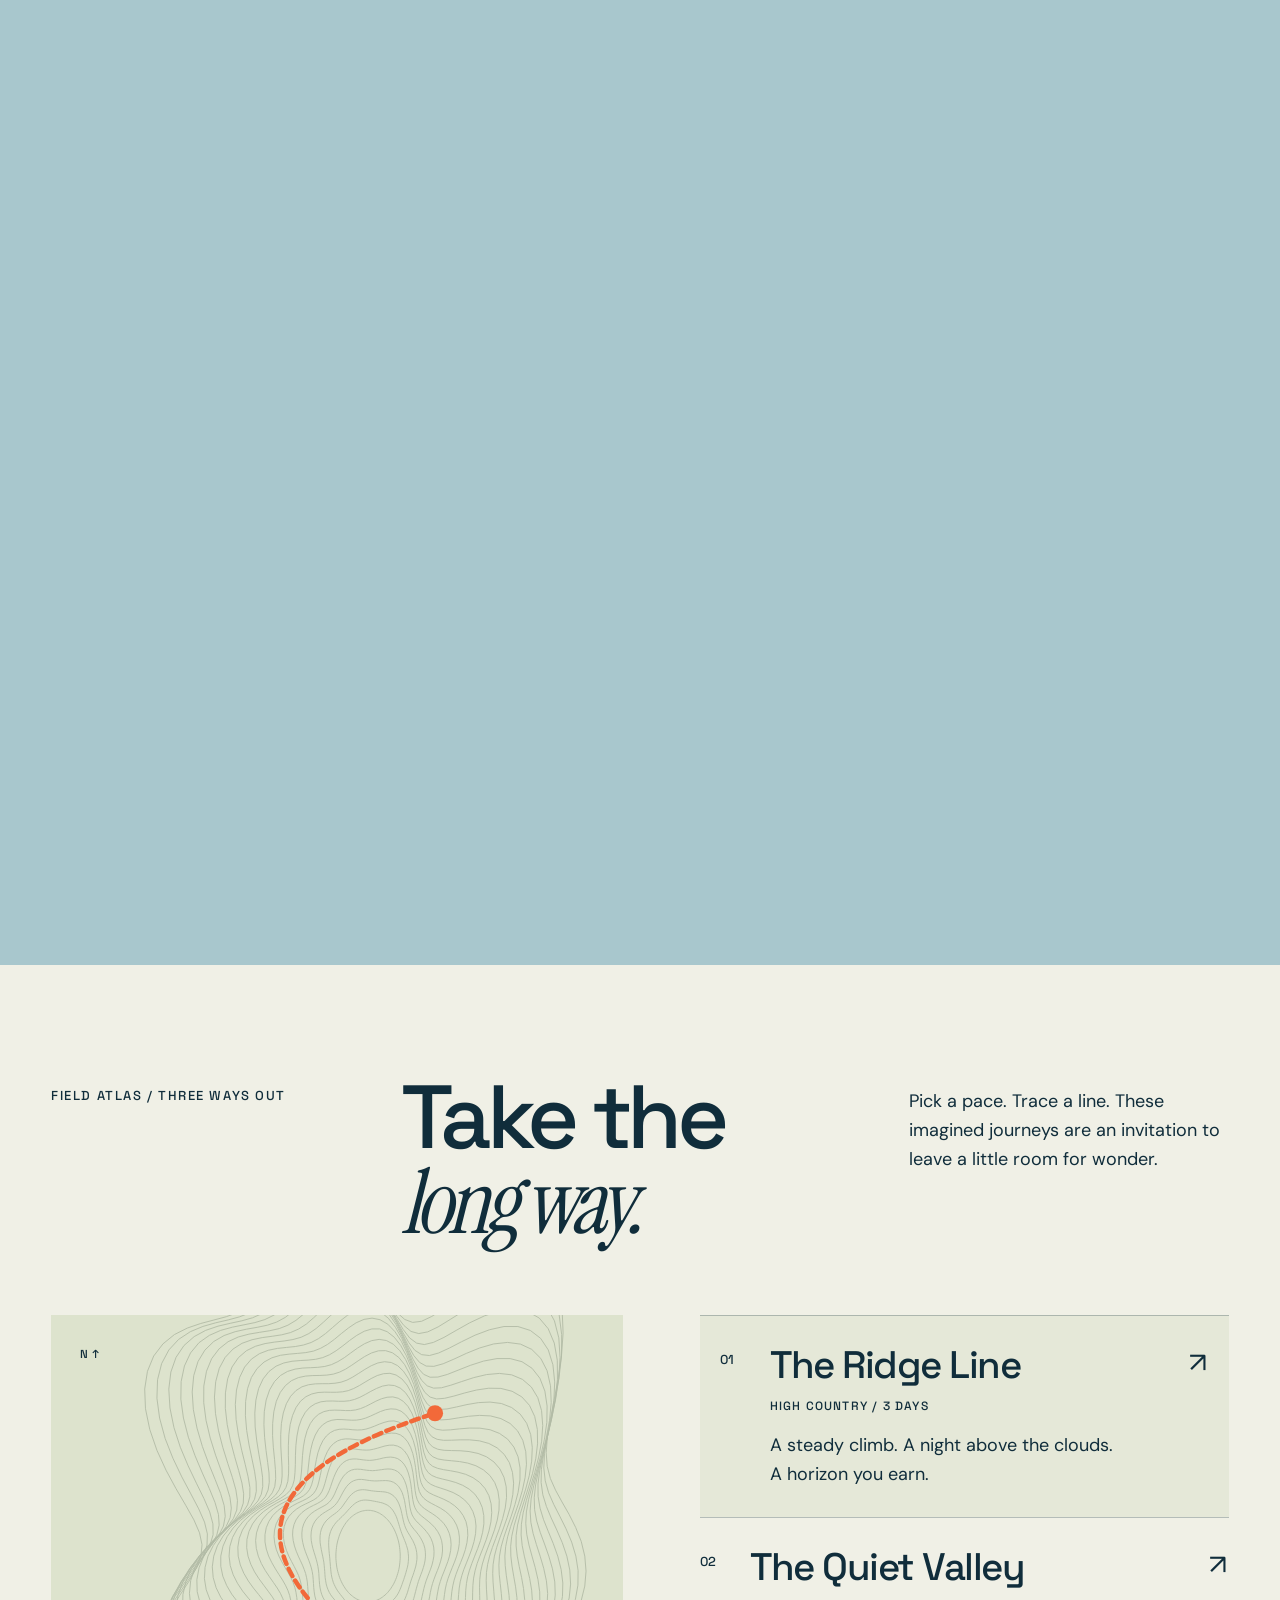
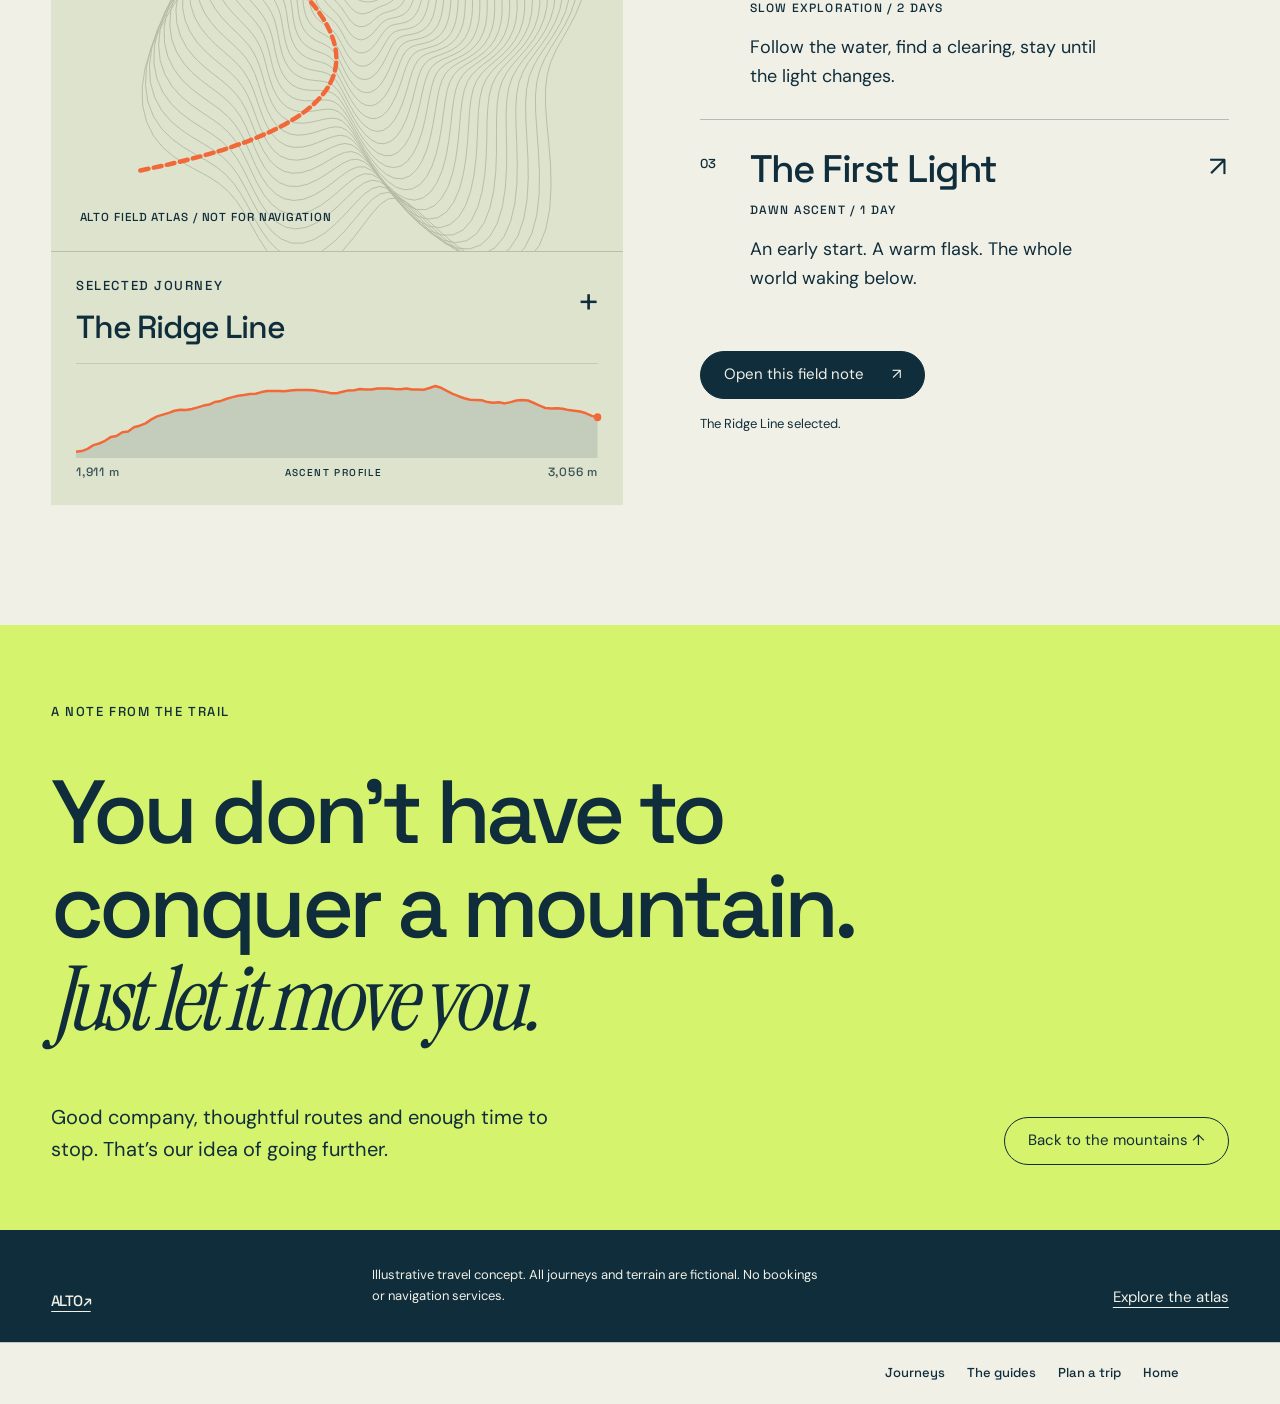
==== commit 5ef1fd0f: "Defer the 3D boot, retry WebGL, and enrich the scene" ====
--- a/index.html
+++ b/index.html
@@ -6,5 +6,5 @@
 <section id="routes" class="atlas"><div class="section-top reveal"><span class="caps">FIELD ATLAS / THREE WAYS OUT</span><h2>Take the<br><em>long way.</em></h2><p>Pick a pace. Trace a line. These imagined journeys are an invitation to leave a little room for wonder.</p></div><div class="route-explorer"><div class="map-panel"><svg viewBox="0 0 640 600" role="img" aria-label="Illustrated contour map showing the selected route"><g id="contours"></g><path class="map-route" id="map-route" d="M100 510Q400 450 290 320T430 110"/><circle id="map-end" cx="430" cy="110" r="9"/><text x="32" y="48">N ↑</text><text x="32" y="567">ALTO FIELD ATLAS / NOT FOR NAVIGATION</text></svg><div class="map-caption"><span class="caps">Selected journey</span><span id="map-name">The Ridge Line</span><span class="map-cross" aria-hidden="true">+</span><div class="profile"><svg id="profile-svg" viewBox="0 0 560 78" preserveAspectRatio="none" aria-hidden="true"><path id="profile-area" d=""/><path id="profile-line" d=""/><circle id="profile-dot" r="4" cx="0" cy="0"/></svg><div class="profile-scale"><span id="profile-start">1,480 m</span><span class="caps">Ascent profile</span><span id="profile-end">3,530 m</span></div></div><p class="sr-only" id="profile-text"></p></div></div><div class="route-list" aria-label="Choose a journey"><button class="route-choice selected" data-route="0" aria-pressed="true"><span class="route-no">01</span><span><span class="route-name">The Ridge Line</span><span class="route-meta">HIGH COUNTRY / 3 DAYS</span><span class="route-desc">A steady climb. A night above the clouds. A horizon you earn.</span></span><span class="route-arrow" aria-hidden="true">↗</span></button><button class="route-choice" data-route="1" aria-pressed="false"><span class="route-no">02</span><span><span class="route-name">The Quiet Valley</span><span class="route-meta">SLOW EXPLORATION / 2 DAYS</span><span class="route-desc">Follow the water, find a clearing, stay until the light changes.</span></span><span class="route-arrow" aria-hidden="true">↗</span></button><button class="route-choice" data-route="2" aria-pressed="false"><span class="route-no">03</span><span><span class="route-name">The First Light</span><span class="route-meta">DAWN ASCENT / 1 DAY</span><span class="route-desc">An early start. A warm flask. The whole world waking below.</span></span><span class="route-arrow" aria-hidden="true">↗</span></button><button class="action plan-button" id="plan">Open this field note <span class="arrow">↗</span></button><p class="route-live" aria-live="polite" id="route-live">The Ridge Line selected.</p></div></div></section>
 <section class="manifesto"><span class="caps">A NOTE FROM THE TRAIL</span><h2 class="reveal">You don’t have to<br>conquer a mountain.<br><em>Just let it move you.</em></h2><div class="manifesto-bottom"><p>Good company, thoughtful routes and enough time to stop. That’s our idea of going further.</p><a class="pill" href="#top">Back to the mountains ↑</a></div></section></main><footer class="site-footer"><a class="wordmark" href="#top">ALTO↗</a><p>Illustrative travel concept. All journeys and terrain are fictional. No bookings or navigation services.</p><a href="#routes">Explore the atlas</a></footer>
 <dialog id="field-note"><div class="dialog-inner"><button class="dialog-close" data-close>Close ×</button><span class="caps">ALTO / FIELD NOTE</span><h2 id="note-title">The Ridge Line</h2><p id="note-copy"></p><div class="packing"><span class="caps">The simple things</span><p>Layer up. Carry water. Leave room for a journal, a warm drink and a very good view.</p></div><p class="demo-note">This is an imagined itinerary for a design demo, not a bookable or navigable route.</p></div></dialog>
-<script type="module" src="./app.js?v=4a1f5e8f556c"></script><footer class="pg-footer pg-footer--links"><div class="pg-wrap"><div class="pg-footer-row"><nav aria-label="Site"><a href="./journeys.html">Journeys</a><a href="./about.html">The guides</a><a href="./contact.html">Plan a trip</a><a href="./index.html">Home</a></nav></div></div></footer>
+<script>document.body.classList.add("ready");(function(){var done=false;function load(){if(done)return;done=true;var s=document.createElement("script");s.type="module";s.src="./app.js?v=4a1f5e8f556c";s.onerror=function(){document.body.classList.add("no-webgl");var f=document.querySelector(".scene .fallback");if(f)f.hidden=false};document.head.appendChild(s)}requestAnimationFrame(function(){requestAnimationFrame(load)});})();</script><footer class="pg-footer pg-footer--links"><div class="pg-wrap"><div class="pg-footer-row"><nav aria-label="Site"><a href="./journeys.html">Journeys</a><a href="./about.html">The guides</a><a href="./contact.html">Plan a trip</a><a href="./index.html">Home</a></nav></div></div></footer>
 </body></html>
